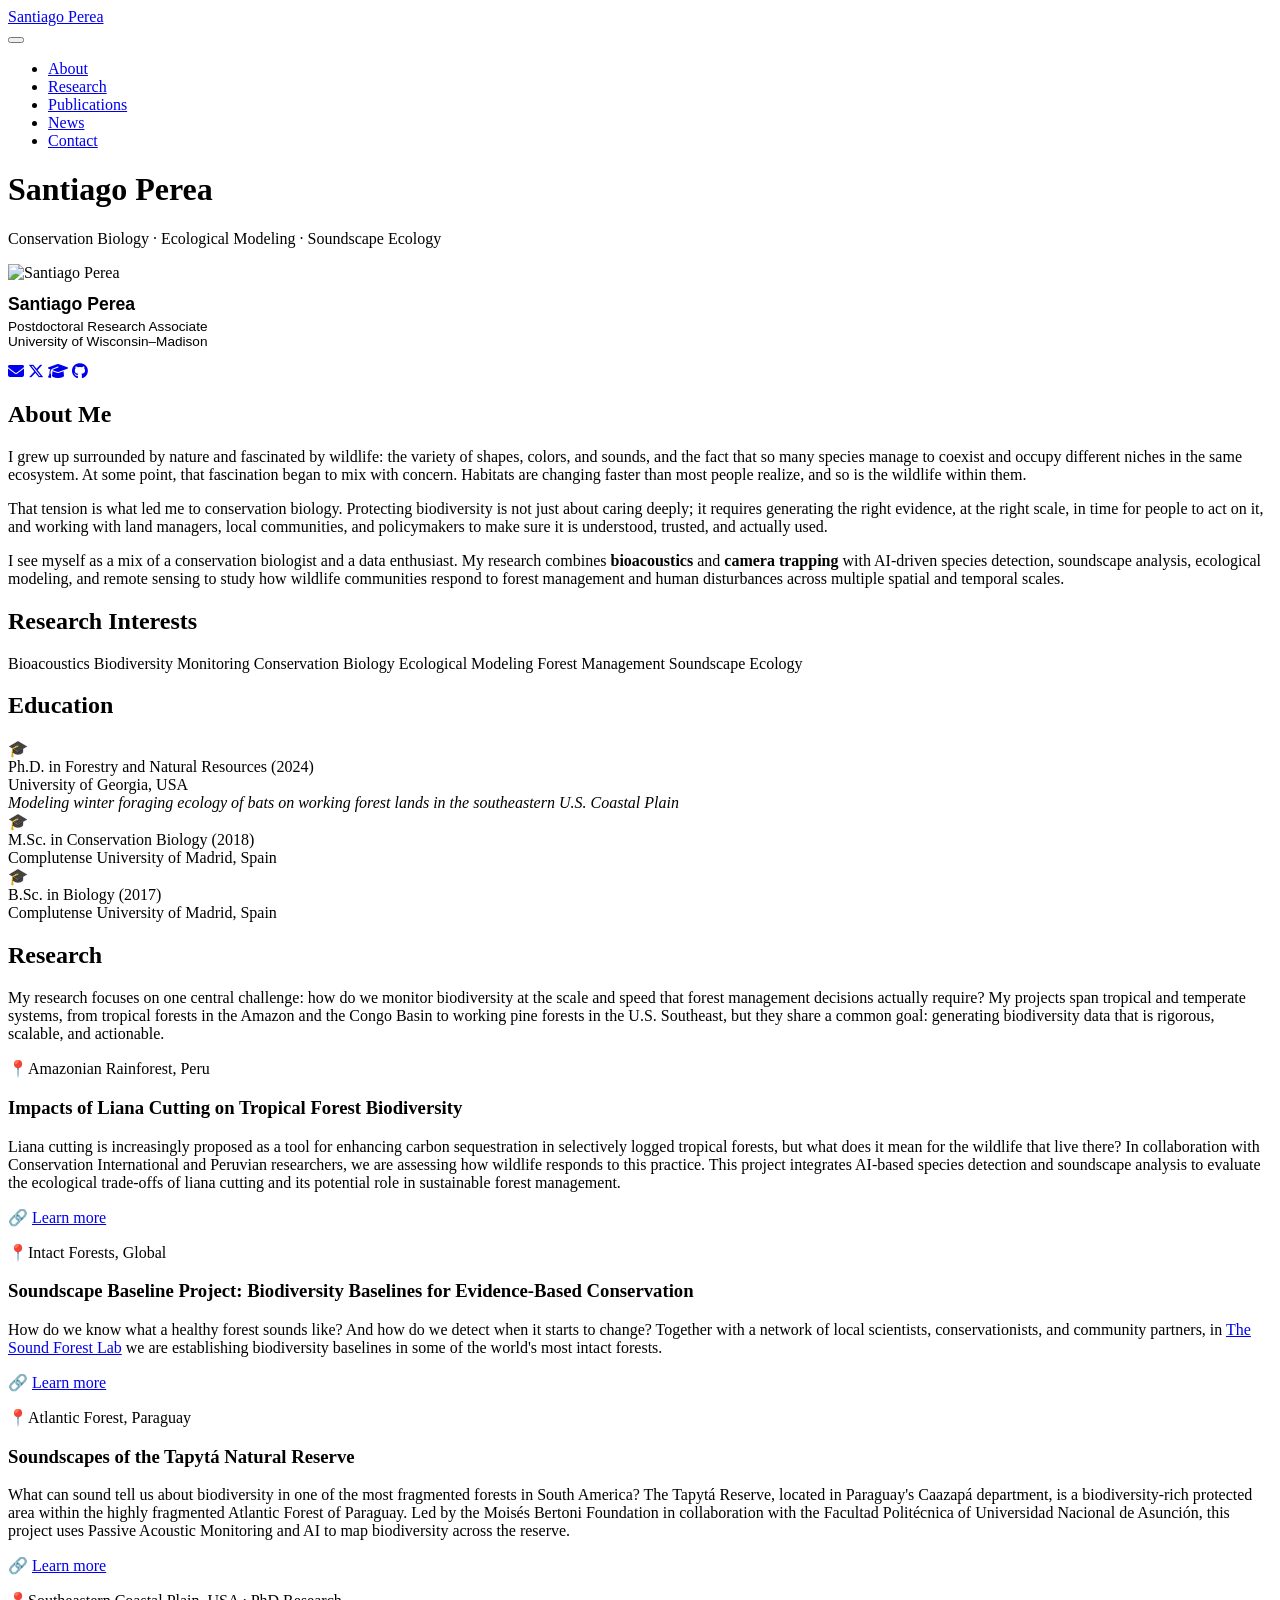
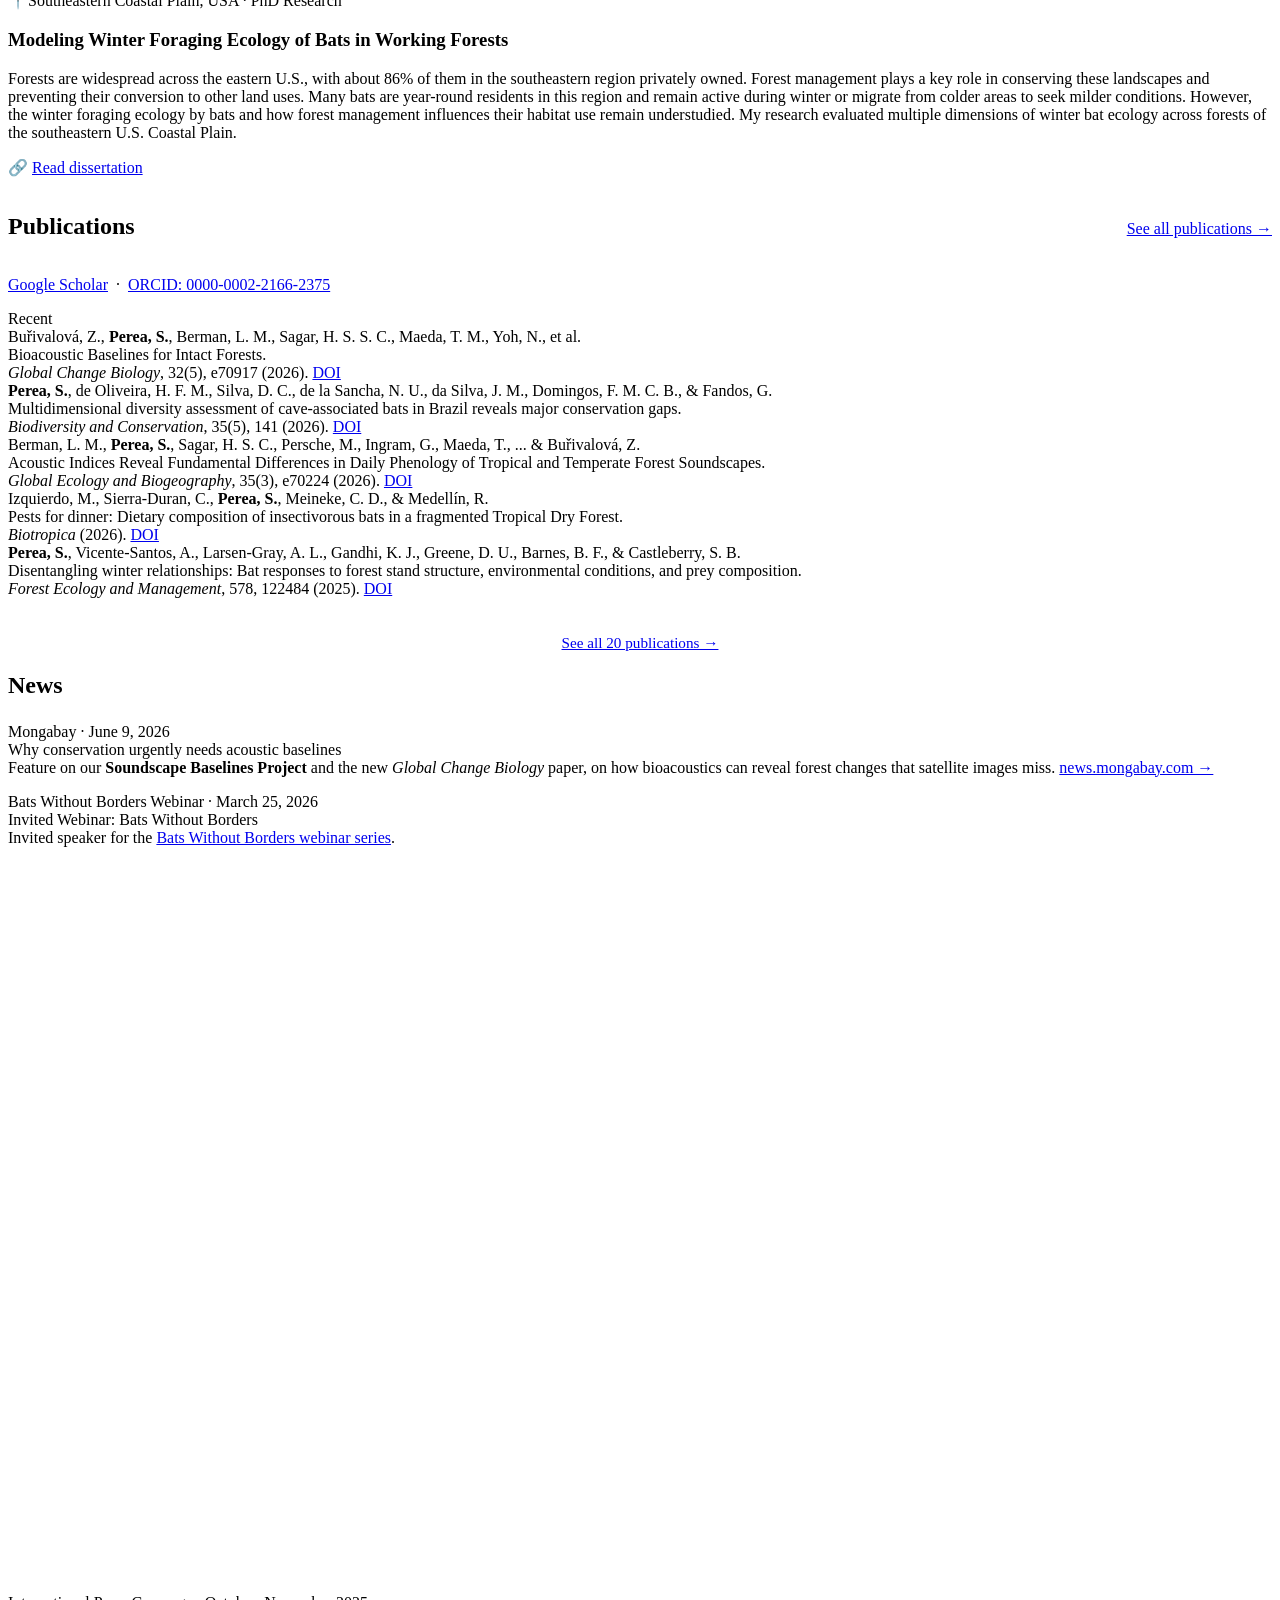
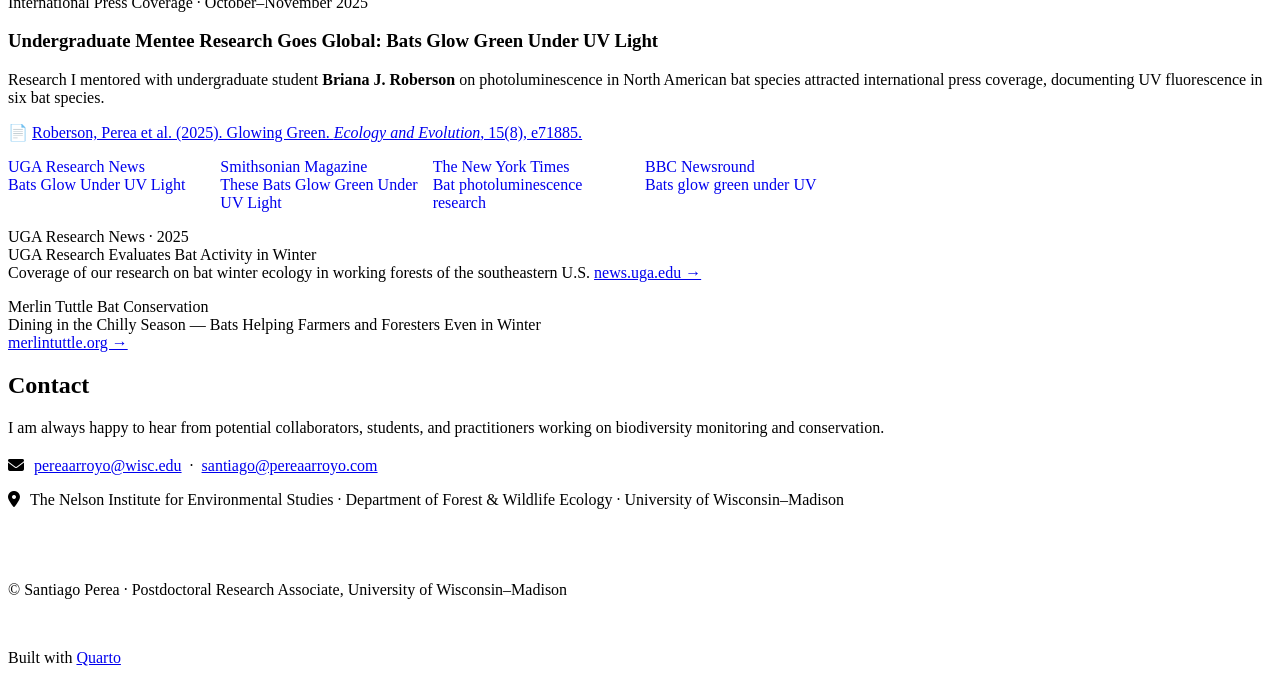
==== docs/index.html @ 4ff77b72 "Render site with latest updates" ====
<!DOCTYPE html>
<html xmlns="http://www.w3.org/1999/xhtml" lang="en" xml:lang="en"><head>

<meta charset="utf-8">
<meta name="generator" content="quarto-1.9.36">

<meta name="viewport" content="width=device-width, initial-scale=1.0, user-scalable=yes">


<title>Santiago Perea</title>
<style>
/* Default styles provided by pandoc.
** See https://pandoc.org/MANUAL.html#variables-for-html for config info.
*/
code{white-space: pre-wrap;}
span.smallcaps{font-variant: small-caps;}
div.columns{display: flex; gap: min(4vw, 1.5em);}
div.column{flex: auto; overflow-x: auto;}
div.hanging-indent{margin-left: 1.5em; text-indent: -1.5em;}
ul.task-list{list-style: none;}
ul.task-list li input[type="checkbox"] {
  width: 0.8em;
  margin: 0 0.8em 0.2em -1em; /* quarto-specific, see https://github.com/quarto-dev/quarto-cli/issues/4556 */ 
  vertical-align: middle;
}
</style>


<script src="site_libs/quarto-nav/quarto-nav.js"></script>
<script src="site_libs/quarto-nav/headroom.min.js"></script>
<script src="site_libs/clipboard/clipboard.min.js"></script>
<script src="site_libs/quarto-search/autocomplete.umd.js"></script>
<script src="site_libs/quarto-search/fuse.min.js"></script>
<script src="site_libs/quarto-search/quarto-search.js"></script>
<meta name="quarto:offset" content="./">
<script src="site_libs/quarto-html/quarto.js" type="module"></script>
<script src="site_libs/quarto-html/tabsets/tabsets.js" type="module"></script>
<script src="site_libs/quarto-html/popper.min.js"></script>
<script src="site_libs/quarto-html/tippy.umd.min.js"></script>
<script src="site_libs/quarto-html/anchor.min.js"></script>
<link href="site_libs/quarto-html/tippy.css" rel="stylesheet">
<link href="site_libs/quarto-html/quarto-syntax-highlighting-845c23b38eaddc0f92fda52bfe77a8c8.css" rel="stylesheet" id="quarto-text-highlighting-styles">
<script src="site_libs/bootstrap/bootstrap.min.js"></script>
<link href="site_libs/bootstrap/bootstrap-icons.css" rel="stylesheet">
<link href="site_libs/bootstrap/bootstrap-81e7b17ad63553bfa41b8aa12efb85a9.min.css" rel="stylesheet" append-hash="true" id="quarto-bootstrap" data-mode="light">
<script id="quarto-search-options" type="application/json">{
  "location": "navbar",
  "copy-button": false,
  "collapse-after": 3,
  "panel-placement": "end",
  "type": "overlay",
  "limit": 50,
  "keyboard-shortcut": [
    "f",
    "/",
    "s"
  ],
  "show-item-context": false,
  "language": {
    "search-no-results-text": "No results",
    "search-matching-documents-text": "matching documents",
    "search-copy-link-title": "Copy link to search",
    "search-hide-matches-text": "Hide additional matches",
    "search-more-match-text": "more match in this document",
    "search-more-matches-text": "more matches in this document",
    "search-clear-button-title": "Clear",
    "search-text-placeholder": "",
    "search-detached-cancel-button-title": "Cancel",
    "search-submit-button-title": "Submit",
    "search-label": "Search"
  }
}</script>
<style>html{ scroll-behavior: smooth; }</style>
<link rel="stylesheet" href="https://cdnjs.cloudflare.com/ajax/libs/font-awesome/6.5.0/css/all.min.css">


<link rel="stylesheet" href="styles.css">
<meta property="og:title" content="– Santiago Perea">
<meta property="og:image" content="images/profile.jpg">
<meta property="og:site_name" content="Santiago Perea">
<meta property="og:image:alt" content="Santiago Perea">
</head>

<body class="nav-fixed quarto-light">

<div id="quarto-search-results"></div>
  <header id="quarto-header" class="headroom fixed-top">
    <nav class="navbar navbar-expand-lg " data-bs-theme="dark">
      <div class="navbar-container container-fluid">
      <div class="navbar-brand-container mx-auto">
    <a class="navbar-brand" href="./index.html">
    <span class="navbar-title">Santiago Perea</span>
    </a>
  </div>
            <div id="quarto-search" class="" title="Search"></div>
          <button class="navbar-toggler" type="button" data-bs-toggle="collapse" data-bs-target="#navbarCollapse" aria-controls="navbarCollapse" role="menu" aria-expanded="false" aria-label="Toggle navigation" onclick="if (window.quartoToggleHeadroom) { window.quartoToggleHeadroom(); }">
  <span class="navbar-toggler-icon"></span>
</button>
          <div class="collapse navbar-collapse" id="navbarCollapse">
            <ul class="navbar-nav navbar-nav-scroll me-auto">
  <li class="nav-item">
    <a class="nav-link" href="./index.html#about"> 
<span class="menu-text">About</span></a>
  </li>  
  <li class="nav-item">
    <a class="nav-link" href="./index.html#research"> 
<span class="menu-text">Research</span></a>
  </li>  
  <li class="nav-item">
    <a class="nav-link" href="./index.html#publications"> 
<span class="menu-text">Publications</span></a>
  </li>  
  <li class="nav-item">
    <a class="nav-link" href="./index.html#news"> 
<span class="menu-text">News</span></a>
  </li>  
  <li class="nav-item">
    <a class="nav-link" href="./index.html#contact"> 
<span class="menu-text">Contact</span></a>
  </li>  
</ul>
          </div> <!-- /navcollapse -->
            <div class="quarto-navbar-tools">
</div>
      </div> <!-- /container-fluid -->
    </nav>
</header>
<!-- content -->
<div id="quarto-content" class="quarto-container page-columns page-rows-contents page-layout-full page-navbar">
<!-- sidebar -->
<!-- margin-sidebar -->
    
<!-- main -->
<main class="content column-page" id="quarto-document-content"><header id="title-block-header" class="quarto-title-block"><h1 class="hero-name title display-7">Santiago Perea</h1></header>




<!-- HERO BANNER -->
<div class="hero-banner">
  <div class="hero-overlay"></div>
  <div class="hero-text">
    
    <p class="hero-subtitle">Conservation Biology · Ecological Modeling · Soundscape Ecology</p>
  </div>
</div>

<!-- ABOUT -->
<section id="about" class="page-section">
  <div class="page-wrap">
    <div class="profile-section">
      <div class="profile-left">
        <img src="images/profile.jpg" class="profile-photo" alt="Santiago Perea">
        <p style="font-family:'Inter',sans-serif; font-weight:700; font-size:1.1rem; color:var(--forest-dark); margin:12px 0 4px;">Santiago Perea</p>
        <p style="font-family:'Inter',sans-serif; font-size:0.85rem; color:var(--text-mid); margin:0 0 14px;">Postdoctoral Research Associate<br>University of Wisconsin–Madison</p>
        <div class="icon-links">
          <a href="mailto:pereaarroyo@wisc.edu" title="Email"><i class="fas fa-envelope"></i></a>
          <a href="https://twitter.com/perea1332" target="_blank" title="X / Twitter"><i class="fab fa-x-twitter"></i></a>
          <a href="https://scholar.google.com/citations?user=Rns6VGQAAAAJ" target="_blank" title="Google Scholar"><i class="fas fa-graduation-cap"></i></a>
          <a href="https://github.com/Perea1332" target="_blank" title="GitHub"><i class="fab fa-github"></i></a>
        </div>
      </div>
      <div class="profile-right">
        <h2 class="section-heading anchored">About Me</h2>
        <p class="hero-bio" style="margin-top:16px;">I grew up surrounded by nature and fascinated by wildlife: the variety of shapes, colors, and sounds, and the fact that so many species manage to coexist and occupy different niches in the same ecosystem. At some point, that fascination began to mix with concern. Habitats are changing faster than most people realize, and so is the wildlife within them.</p>
        <p class="hero-bio">That tension is what led me to conservation biology. Protecting biodiversity is not just about caring deeply; it requires generating the right evidence, at the right scale, in time for people to act on it, and working with land managers, local communities, and policymakers to make sure it is understood, trusted, and actually used.</p>
        <p class="hero-bio">I see myself as a mix of a conservation biologist and a data enthusiast. My research combines <strong>bioacoustics</strong> and <strong>camera trapping</strong> with AI-driven species detection, soundscape analysis, ecological modeling, and remote sensing to study how wildlife communities respond to forest management and human disturbances across multiple spatial and temporal scales.</p>
      </div>
    </div>

    <div class="two-col-section">
      <div>
        <h2 class="section-heading anchored">Research Interests</h2>
        <div class="interests-grid" style="margin-top:16px;">
          <span class="interest-tag">Bioacoustics</span>
          <span class="interest-tag">Biodiversity Monitoring</span>
          <span class="interest-tag">Conservation Biology</span>
          <span class="interest-tag">Ecological Modeling</span>
          <span class="interest-tag">Forest Management</span>
          <span class="interest-tag">Soundscape Ecology</span>
        </div>
      </div>
      <div>
        <h2 class="section-heading anchored">Education</h2>
        <div style="margin-top:16px;">
          <div class="edu-item">
            <div class="edu-icon">🎓</div>
            <div>
              <div class="edu-degree">Ph.D. in Forestry and Natural Resources (2024)</div>
              <div class="edu-details">University of Georgia, USA<br><em>Modeling winter foraging ecology of bats on working forest lands in the southeastern U.S. Coastal Plain</em></div>
            </div>
          </div>
          <div class="edu-item">
            <div class="edu-icon">🎓</div>
            <div>
              <div class="edu-degree">M.Sc. in Conservation Biology (2018)</div>
              <div class="edu-details">Complutense University of Madrid, Spain</div>
            </div>
          </div>
          <div class="edu-item">
            <div class="edu-icon">🎓</div>
            <div>
              <div class="edu-degree">B.Sc. in Biology (2017)</div>
              <div class="edu-details">Complutense University of Madrid, Spain</div>
            </div>
          </div>
        </div>
      </div>
    </div>

  </div>
</section>

<!-- RESEARCH -->
<section id="research" class="page-section section-alt">
  <div class="page-wrap">
    <h2 class="section-heading anchored">Research</h2>
    <p class="section-intro" style="margin-top:16px;">My research focuses on one central challenge: how do we monitor biodiversity at the scale and speed that forest management decisions actually require? My projects span tropical and temperate systems, from tropical forests in the Amazon and the Congo Basin to working pine forests in the U.S. Southeast, but they share a common goal: generating biodiversity data that is rigorous, scalable, and actionable.</p>

    <div class="research-grid">
      <div class="research-card">
        <span class="location-badge">📍Amazonian Rainforest, Peru</span>
        <h3 class="anchored">Impacts of Liana Cutting on Tropical Forest Biodiversity</h3>
        <p>Liana cutting is increasingly proposed as a tool for enhancing carbon sequestration in selectively logged tropical forests, but what does it mean for the wildlife that live there? In collaboration with Conservation International and Peruvian researchers, we are assessing how wildlife responds to this practice. This project integrates AI-based species detection and soundscape analysis to evaluate the ecological trade-offs of liana cutting and its potential role in sustainable forest management.</p>
        <p>🔗 <a href="https://www.conservation.org/projects/lift" target="_blank">Learn more</a></p>
      </div>

      <div class="research-card">
        <span class="location-badge">📍Intact Forests, Global</span>
        <h3 class="anchored">Soundscape Baseline Project: Biodiversity Baselines for Evidence-Based Conservation</h3>
        <p>How do we know what a healthy forest sounds like? And how do we detect when it starts to change? Together with a network of local scientists, conservationists, and community partners, in <a href="https://soundforestlab.org" target="_blank">The Sound Forest Lab</a> we are establishing biodiversity baselines in some of the world's most intact forests.</p>
        <p>🔗 <a href="https://soundforestlab.org/soundscapebaselines" target="_blank">Learn more</a></p>
      </div>

      <div class="research-card">
        <span class="location-badge">📍Atlantic Forest, Paraguay</span>
        <h3 class="anchored">Soundscapes of the Tapytá Natural Reserve</h3>
        <p>What can sound tell us about biodiversity in one of the most fragmented forests in South America? The Tapytá Reserve, located in Paraguay's Caazapá department, is a biodiversity-rich protected area within the highly fragmented Atlantic Forest of Paraguay. Led by the Moisés Bertoni Foundation in collaboration with the Facultad Politécnica of Universidad Nacional de Asunción, this project uses Passive Acoustic Monitoring and AI to map biodiversity across the reserve.</p>
        <p>🔗 <a href="https://www.pol.una.py/2024/paisajes-sonoros-un-desafio-de-inteligencia-artificial-para-la-conservacion-en-paraguay/" target="_blank">Learn more</a></p>
      </div>

      <div class="research-card">
        <span class="location-badge">📍Southeastern Coastal Plain, USA · PhD Research</span>
        <h3 class="anchored">Modeling Winter Foraging Ecology of Bats in Working Forests</h3>
        <p>Forests are widespread across the eastern U.S., with about 86% of them in the southeastern region privately owned. Forest management plays a key role in conserving these landscapes and preventing their conversion to other land uses. Many bats are year-round residents in this region and remain active during winter or migrate from colder areas to seek milder conditions. However, the winter foraging ecology by bats and how forest management influences their habitat use remain understudied. My research evaluated multiple dimensions of winter bat ecology across forests of the southeastern U.S. Coastal Plain.</p>
        <p>🔗 <a href="https://www.proquest.com/docview/3152467173?pq-origsite=gscholar&amp;fromopenview=true&amp;sourcetype=Dissertations%20&amp;%20Theses" target="_blank">Read dissertation</a></p>
      </div>
    </div>
  </div>
</section>

<!-- PUBLICATIONS -->
<section id="publications" class="page-section">
  <div class="page-wrap">
    <div style="display:flex; align-items:baseline; justify-content:space-between; flex-wrap:wrap; gap:12px; margin-bottom:8px;">
      <h2 class="section-heading anchored">Publications</h2>
      <a href="all-publications.html" class="social-btn">See all publications →</a>
    </div>
    <p class="section-intro">
      <a href="https://scholar.google.com/citations?user=Rns6VGQAAAAJ" target="_blank">Google Scholar</a>
      &nbsp;·&nbsp; <a href="https://orcid.org/0000-0002-2166-2375" target="_blank">ORCID: 0000-0002-2166-2375</a>
    </p>

    <div class="pub-year-header">Recent</div>
    <div class="pub-item">
      <div class="pub-authors">Buřivalová, Z., <strong>Perea, S.</strong>, Berman, L. M., Sagar, H. S. S. C., Maeda, T. M., Yoh, N., et al.</div>
      <div class="pub-title">Bioacoustic Baselines for Intact Forests.</div>
      <div class="pub-journal"><em>Global Change Biology</em>, 32(5), e70917 (2026). <a href="https://doi.org/10.1111/gcb.70917" target="_blank">DOI</a></div>
    </div>
    <div class="pub-item">
      <div class="pub-authors"><strong>Perea, S.</strong>, de Oliveira, H. F. M., Silva, D. C., de la Sancha, N. U., da Silva, J. M., Domingos, F. M. C. B., &amp; Fandos, G.</div>
      <div class="pub-title">Multidimensional diversity assessment of cave-associated bats in Brazil reveals major conservation gaps.</div>
      <div class="pub-journal"><em>Biodiversity and Conservation</em>, 35(5), 141 (2026). <a href="https://doi.org/10.1007/s10531-026-03335-7" target="_blank">DOI</a></div>
    </div>
    <div class="pub-item">
      <div class="pub-authors">Berman, L. M., <strong>Perea, S.</strong>, Sagar, H. S. C., Persche, M., Ingram, G., Maeda, T., ... &amp; Buřivalová, Z.</div>
      <div class="pub-title">Acoustic Indices Reveal Fundamental Differences in Daily Phenology of Tropical and Temperate Forest Soundscapes.</div>
      <div class="pub-journal"><em>Global Ecology and Biogeography</em>, 35(3), e70224 (2026). <a href="https://doi.org/10.1111/geb.70224" target="_blank">DOI</a></div>
    </div>
    <div class="pub-item">
      <div class="pub-authors">Izquierdo, M., Sierra-Duran, C., <strong>Perea, S.</strong>, Meineke, C. D., &amp; Medellín, R.</div>
      <div class="pub-title">Pests for dinner: Dietary composition of insectivorous bats in a fragmented Tropical Dry Forest.</div>
      <div class="pub-journal"><em>Biotropica</em> (2026). <a href="https://doi.org/10.1111/btp.70177" target="_blank">DOI</a></div>
    </div>
    <div class="pub-item">
      <div class="pub-authors"><strong>Perea, S.</strong>, Vicente-Santos, A., Larsen-Gray, A. L., Gandhi, K. J., Greene, D. U., Barnes, B. F., &amp; Castleberry, S. B.</div>
      <div class="pub-title">Disentangling winter relationships: Bat responses to forest stand structure, environmental conditions, and prey composition.</div>
      <div class="pub-journal"><em>Forest Ecology and Management</em>, 578, 122484 (2025). <a href="https://doi.org/10.1016/j.foreco.2024.122484" target="_blank">DOI</a></div>
    </div>
    
    <div style="text-align:center; margin-top:36px;">
      <a href="all-publications.html" class="social-btn" style="font-size:0.95rem; padding:10px 28px;">See all 20 publications →</a>
    </div>
  </div>
</section>

<!-- NEWS -->
<h2 class="section-heading anchored">News</h2>

    <div class="news-card" style="margin-top:24px;">
      <div class="news-source">Mongabay · June 9, 2026</div>
      <div class="news-title">Why conservation urgently needs acoustic baselines</div>
      <div class="news-desc">Feature on our <strong>Soundscape Baselines Project</strong> and the new <em>Global Change Biology</em> paper, on how bioacoustics can reveal forest changes that satellite images miss. <a href="https://news.mongabay.com/2026/06/how-sound-can-reveal-what-satellite-images-miss/" target="_blank">news.mongabay.com →</a></div>
    </div>
    
    <div class="news-card" style="margin-top:16px;">
      <div class="news-source">Bats Without Borders Webinar · March 25, 2026</div>
      <div class="news-title">Invited Webinar: Bats Without Borders</div>
      <div class="news-desc" style="margin-bottom:12px;">
        Invited speaker for the <a href="https://www.batswithoutborders.org/webinars.html" target="_blank">Bats Without Borders webinar series</a>.
      </div>
      <div style="position:relative; padding-bottom:56.25%; height:0; overflow:hidden; border-radius:8px;">
        <iframe src="https://www.youtube.com/embed/5Wm5w3gpHik?start=2308" style="position:absolute; top:0; left:0; width:100%; height:100%; border:0;" allowfullscreen="">
        </iframe>
      </div>
    </div>

    <div class="research-card" style="border-left-color:var(--forest-pale); margin-top:24px;">
      <span class="location-badge"> International Press Coverage · October–November 2025</span>
      <h3 class="anchored">Undergraduate Mentee Research Goes Global: Bats Glow Green Under UV Light</h3>
      <p>Research I mentored with undergraduate student <strong>Briana J. Roberson</strong> on photoluminescence in North American bat species attracted international press coverage, documenting UV fluorescence in six bat species.</p>
      <p>📄 <a href="https://doi.org/10.1002/ece3.71885" target="_blank">Roberson, Perea et al. (2025). Glowing Green. <em>Ecology and Evolution</em>, 15(8), e71885.</a></p>
      <div style="display:grid; grid-template-columns:repeat(auto-fill,minmax(180px,1fr)); gap:10px; margin-top:14px;">
        <a href="https://news.uga.edu/bats-glow-under-uv-light/" target="_blank" class="news-card" style="display:block;text-decoration:none;"><div class="news-source">UGA Research News</div><div class="news-title">Bats Glow Under UV Light</div></a>
        <a href="https://www.smithsonianmag.com/smart-news/these-bats-glow-green-under-uv-light-joining-a-growing-list-of-photoluminescent-mammals-180987602/" target="_blank" class="news-card" style="display:block;text-decoration:none;"><div class="news-source">Smithsonian Magazine</div><div class="news-title">These Bats Glow Green Under UV Light</div></a>
        <a href="https://www.nytimes.com/2025/10/30/science/bats-glowing-photoluminescent.html" target="_blank" class="news-card" style="display:block;text-decoration:none;"><div class="news-source">The New York Times</div><div class="news-title">Bat photoluminescence research</div></a>
        <a href="https://www.bbc.co.uk/newsround/articles/c9q14d4ygzeo" target="_blank" class="news-card" style="display:block;text-decoration:none;"><div class="news-source">BBC Newsround</div><div class="news-title">Bats glow green under UV</div></a>
      </div>
    </div>

    <div class="news-card" style="margin-top:16px;">
      <div class="news-source">UGA Research News · 2025</div>
      <div class="news-title">UGA Research Evaluates Bat Activity in Winter</div>
      <div class="news-desc">Coverage of our research on bat winter ecology in working forests of the southeastern U.S. <a href="https://news.uga.edu/uga-research-evaluates-bat-activity-in-winter/" target="_blank">news.uga.edu →</a></div>
    </div>

    <div class="news-card" style="margin-top:16px;">
      <div class="news-source">Merlin Tuttle Bat Conservation</div>
      <div class="news-title">Dining in the Chilly Season — Bats Helping Farmers and Foresters Even in Winter</div>
      <div class="news-desc"><a href="https://www.merlintuttle.org/dining-in-the-chilly-season-bats-helping-farmers-and-foresters-even-in-winter/" target="_blank">merlintuttle.org →</a></div>
    </div>
  </main></div>


<!-- CONTACT -->
<section id="contact" class="page-section">
  <div class="page-wrap">
    <h2 class="section-heading">Contact</h2>
    <p class="section-intro" style="margin-top:12px;">I am always happy to hear from potential collaborators, students, and practitioners working on biodiversity monitoring and conservation.</p>
    <div style="margin-top:20px; padding-bottom:40px;">
      <p><i class="fas fa-envelope" style="color:var(--forest-pale); margin-right:10px;"></i><a href="mailto:pereaarroyo@wisc.edu">pereaarroyo@wisc.edu</a> &nbsp;·&nbsp; <a href="mailto:santiago@pereaarroyo.com">santiago@pereaarroyo.com</a></p>
      <p><i class="fas fa-location-dot" style="color:var(--forest-pale); margin-right:10px;"></i>The Nelson Institute for Environmental Studies · Department of Forest &amp; Wildlife Ecology · University of Wisconsin–Madison</p>
    </div>
  </div>
</section>



 <!-- /main -->
<script id="quarto-html-after-body" type="application/javascript">
  window.document.addEventListener("DOMContentLoaded", function (event) {
    const icon = "";
    const anchorJS = new window.AnchorJS();
    anchorJS.options = {
      placement: 'right',
      icon: icon
    };
    anchorJS.add('.anchored');
    const isCodeAnnotation = (el) => {
      for (const clz of el.classList) {
        if (clz.startsWith('code-annotation-')) {                     
          return true;
        }
      }
      return false;
    }
    const onCopySuccess = function(e) {
      // button target
      const button = e.trigger;
      // don't keep focus
      button.blur();
      // flash "checked"
      button.classList.add('code-copy-button-checked');
      var currentTitle = button.getAttribute("title");
      button.setAttribute("title", "Copied!");
      let tooltip;
      if (window.bootstrap) {
        button.setAttribute("data-bs-toggle", "tooltip");
        button.setAttribute("data-bs-placement", "left");
        button.setAttribute("data-bs-title", "Copied!");
        tooltip = new bootstrap.Tooltip(button, 
          { trigger: "manual", 
            customClass: "code-copy-button-tooltip",
            offset: [0, -8]});
        tooltip.show();    
      }
      setTimeout(function() {
        if (tooltip) {
          tooltip.hide();
          button.removeAttribute("data-bs-title");
          button.removeAttribute("data-bs-toggle");
          button.removeAttribute("data-bs-placement");
        }
        button.setAttribute("title", currentTitle);
        button.classList.remove('code-copy-button-checked');
      }, 1000);
      // clear code selection
      e.clearSelection();
    }
    const getTextToCopy = function(trigger) {
      const outerScaffold = trigger.parentElement.cloneNode(true);
      const codeEl = outerScaffold.querySelector('code');
      for (const childEl of codeEl.children) {
        if (isCodeAnnotation(childEl)) {
          childEl.remove();
        }
      }
      return codeEl.innerText;
    }
    const clipboard = new window.ClipboardJS('.code-copy-button:not([data-in-quarto-modal])', {
      text: getTextToCopy
    });
    clipboard.on('success', onCopySuccess);
    if (window.document.getElementById('quarto-embedded-source-code-modal')) {
      const clipboardModal = new window.ClipboardJS('.code-copy-button[data-in-quarto-modal]', {
        text: getTextToCopy,
        container: window.document.getElementById('quarto-embedded-source-code-modal')
      });
      clipboardModal.on('success', onCopySuccess);
    }
      var localhostRegex = new RegExp(/^(?:http|https):\/\/localhost\:?[0-9]*\//);
      var mailtoRegex = new RegExp(/^mailto:/);
        var filterRegex = new RegExp('/' + window.location.host + '/');
      var isInternal = (href) => {
          return filterRegex.test(href) || localhostRegex.test(href) || mailtoRegex.test(href);
      }
      // Inspect non-navigation links and adorn them if external
     var links = window.document.querySelectorAll('a[href]:not(.nav-link):not(.navbar-brand):not(.toc-action):not(.sidebar-link):not(.sidebar-item-toggle):not(.pagination-link):not(.no-external):not([aria-hidden]):not(.dropdown-item):not(.quarto-navigation-tool):not(.about-link)');
      for (var i=0; i<links.length; i++) {
        const link = links[i];
        if (!isInternal(link.href)) {
          // undo the damage that might have been done by quarto-nav.js in the case of
          // links that we want to consider external
          if (link.dataset.originalHref !== undefined) {
            link.href = link.dataset.originalHref;
          }
            // target, if specified
            link.setAttribute("target", "_blank");
            if (link.getAttribute("rel") === null) {
              link.setAttribute("rel", "noopener");
            }
        }
      }
    function tippyHover(el, contentFn, onTriggerFn, onUntriggerFn) {
      const config = {
        allowHTML: true,
        maxWidth: 500,
        delay: 100,
        arrow: false,
        appendTo: function(el) {
            return el.parentElement;
        },
        interactive: true,
        interactiveBorder: 10,
        theme: 'quarto',
        placement: 'bottom-start',
      };
      if (contentFn) {
        config.content = contentFn;
      }
      if (onTriggerFn) {
        config.onTrigger = onTriggerFn;
      }
      if (onUntriggerFn) {
        config.onUntrigger = onUntriggerFn;
      }
      window.tippy(el, config); 
    }
    const noterefs = window.document.querySelectorAll('a[role="doc-noteref"]');
    for (var i=0; i<noterefs.length; i++) {
      const ref = noterefs[i];
      tippyHover(ref, function() {
        // use id or data attribute instead here
        let href = ref.getAttribute('data-footnote-href') || ref.getAttribute('href');
        try { href = new URL(href).hash; } catch {}
        const id = href.replace(/^#\/?/, "");
        const note = window.document.getElementById(id);
        if (note) {
          return note.innerHTML;
        } else {
          return "";
        }
      });
    }
    const xrefs = window.document.querySelectorAll('a.quarto-xref');
    const processXRef = (id, note) => {
      // Strip column container classes
      const stripColumnClz = (el) => {
        el.classList.remove("page-full", "page-columns");
        if (el.children) {
          for (const child of el.children) {
            stripColumnClz(child);
          }
        }
      }
      stripColumnClz(note)
      if (id === null || id.startsWith('sec-')) {
        // Special case sections, only their first couple elements
        const container = document.createElement("div");
        if (note.children && note.children.length > 2) {
          container.appendChild(note.children[0].cloneNode(true));
          for (let i = 1; i < note.children.length; i++) {
            const child = note.children[i];
            if (child.tagName === "P" && child.innerText === "") {
              continue;
            } else {
              container.appendChild(child.cloneNode(true));
              break;
            }
          }
          if (window.Quarto?.typesetMath) {
            window.Quarto.typesetMath(container);
          }
          return container.innerHTML
        } else {
          if (window.Quarto?.typesetMath) {
            window.Quarto.typesetMath(note);
          }
          return note.innerHTML;
        }
      } else {
        // Remove any anchor links if they are present
        const anchorLink = note.querySelector('a.anchorjs-link');
        if (anchorLink) {
          anchorLink.remove();
        }
        if (window.Quarto?.typesetMath) {
          window.Quarto.typesetMath(note);
        }
        if (note.classList.contains("callout")) {
          return note.outerHTML;
        } else {
          return note.innerHTML;
        }
      }
    }
    for (var i=0; i<xrefs.length; i++) {
      const xref = xrefs[i];
      tippyHover(xref, undefined, function(instance) {
        instance.disable();
        let url = xref.getAttribute('href');
        let hash = undefined; 
        if (url.startsWith('#')) {
          hash = url;
        } else {
          try { hash = new URL(url).hash; } catch {}
        }
        if (hash) {
          const id = hash.replace(/^#\/?/, "");
          const note = window.document.getElementById(id);
          if (note !== null) {
            try {
              const html = processXRef(id, note.cloneNode(true));
              instance.setContent(html);
            } finally {
              instance.enable();
              instance.show();
            }
          } else {
            // See if we can fetch this
            fetch(url.split('#')[0])
            .then(res => res.text())
            .then(html => {
              const parser = new DOMParser();
              const htmlDoc = parser.parseFromString(html, "text/html");
              const note = htmlDoc.getElementById(id);
              if (note !== null) {
                const html = processXRef(id, note);
                instance.setContent(html);
              } 
            }).finally(() => {
              instance.enable();
              instance.show();
            });
          }
        } else {
          // See if we can fetch a full url (with no hash to target)
          // This is a special case and we should probably do some content thinning / targeting
          fetch(url)
          .then(res => res.text())
          .then(html => {
            const parser = new DOMParser();
            const htmlDoc = parser.parseFromString(html, "text/html");
            const note = htmlDoc.querySelector('main.content');
            if (note !== null) {
              // This should only happen for chapter cross references
              // (since there is no id in the URL)
              // remove the first header
              if (note.children.length > 0 && note.children[0].tagName === "HEADER") {
                note.children[0].remove();
              }
              const html = processXRef(null, note);
              instance.setContent(html);
            } 
          }).finally(() => {
            instance.enable();
            instance.show();
          });
        }
      }, function(instance) {
      });
    }
        let selectedAnnoteEl;
        const selectorForAnnotation = ( cell, annotation) => {
          let cellAttr = 'data-code-cell="' + cell + '"';
          let lineAttr = 'data-code-annotation="' +  annotation + '"';
          const selector = 'span[' + cellAttr + '][' + lineAttr + ']';
          return selector;
        }
        const selectCodeLines = (annoteEl) => {
          const doc = window.document;
          const targetCell = annoteEl.getAttribute("data-target-cell");
          const targetAnnotation = annoteEl.getAttribute("data-target-annotation");
          const annoteSpan = window.document.querySelector(selectorForAnnotation(targetCell, targetAnnotation));
          const lines = annoteSpan.getAttribute("data-code-lines").split(",");
          const lineIds = lines.map((line) => {
            return targetCell + "-" + line;
          })
          let top = null;
          let height = null;
          let parent = null;
          if (lineIds.length > 0) {
              //compute the position of the single el (top and bottom and make a div)
              const el = window.document.getElementById(lineIds[0]);
              top = el.offsetTop;
              height = el.offsetHeight;
              parent = el.parentElement.parentElement;
            if (lineIds.length > 1) {
              const lastEl = window.document.getElementById(lineIds[lineIds.length - 1]);
              const bottom = lastEl.offsetTop + lastEl.offsetHeight;
              height = bottom - top;
            }
            if (top !== null && height !== null && parent !== null) {
              // cook up a div (if necessary) and position it 
              let div = window.document.getElementById("code-annotation-line-highlight");
              if (div === null) {
                div = window.document.createElement("div");
                div.setAttribute("id", "code-annotation-line-highlight");
                div.style.position = 'absolute';
                parent.appendChild(div);
              }
              div.style.top = top - 2 + "px";
              div.style.height = height + 4 + "px";
              div.style.left = 0;
              let gutterDiv = window.document.getElementById("code-annotation-line-highlight-gutter");
              if (gutterDiv === null) {
                gutterDiv = window.document.createElement("div");
                gutterDiv.setAttribute("id", "code-annotation-line-highlight-gutter");
                gutterDiv.style.position = 'absolute';
                const codeCell = window.document.getElementById(targetCell);
                const gutter = codeCell.querySelector('.code-annotation-gutter');
                gutter.appendChild(gutterDiv);
              }
              gutterDiv.style.top = top - 2 + "px";
              gutterDiv.style.height = height + 4 + "px";
            }
            selectedAnnoteEl = annoteEl;
          }
        };
        const unselectCodeLines = () => {
          const elementsIds = ["code-annotation-line-highlight", "code-annotation-line-highlight-gutter"];
          elementsIds.forEach((elId) => {
            const div = window.document.getElementById(elId);
            if (div) {
              div.remove();
            }
          });
          selectedAnnoteEl = undefined;
        };
          // Handle positioning of the toggle
      window.addEventListener(
        "resize",
        throttle(() => {
          elRect = undefined;
          if (selectedAnnoteEl) {
            selectCodeLines(selectedAnnoteEl);
          }
        }, 10)
      );
      function throttle(fn, ms) {
      let throttle = false;
      let timer;
        return (...args) => {
          if(!throttle) { // first call gets through
              fn.apply(this, args);
              throttle = true;
          } else { // all the others get throttled
              if(timer) clearTimeout(timer); // cancel #2
              timer = setTimeout(() => {
                fn.apply(this, args);
                timer = throttle = false;
              }, ms);
          }
        };
      }
        // Attach click handler to the DT
        const annoteDls = window.document.querySelectorAll('dt[data-target-cell]');
        for (const annoteDlNode of annoteDls) {
          annoteDlNode.addEventListener('click', (event) => {
            const clickedEl = event.target;
            if (clickedEl !== selectedAnnoteEl) {
              unselectCodeLines();
              const activeEl = window.document.querySelector('dt[data-target-cell].code-annotation-active');
              if (activeEl) {
                activeEl.classList.remove('code-annotation-active');
              }
              selectCodeLines(clickedEl);
              clickedEl.classList.add('code-annotation-active');
            } else {
              // Unselect the line
              unselectCodeLines();
              clickedEl.classList.remove('code-annotation-active');
            }
          });
        }
    const findCites = (el) => {
      const parentEl = el.parentElement;
      if (parentEl) {
        const cites = parentEl.dataset.cites;
        if (cites) {
          return {
            el,
            cites: cites.split(' ')
          };
        } else {
          return findCites(el.parentElement)
        }
      } else {
        return undefined;
      }
    };
    var bibliorefs = window.document.querySelectorAll('a[role="doc-biblioref"]');
    for (var i=0; i<bibliorefs.length; i++) {
      const ref = bibliorefs[i];
      const citeInfo = findCites(ref);
      if (citeInfo) {
        tippyHover(citeInfo.el, function() {
          var popup = window.document.createElement('div');
          citeInfo.cites.forEach(function(cite) {
            var citeDiv = window.document.createElement('div');
            citeDiv.classList.add('hanging-indent');
            citeDiv.classList.add('csl-entry');
            var biblioDiv = window.document.getElementById('ref-' + cite);
            if (biblioDiv) {
              citeDiv.innerHTML = biblioDiv.innerHTML;
            }
            popup.appendChild(citeDiv);
          });
          return popup.innerHTML;
        });
      }
    }
  });
  </script>
 <!-- /content -->
<footer class="footer">
  <div class="nav-footer">
    <div class="nav-footer-left">
<p>© Santiago Perea · Postdoctoral Research Associate, University of Wisconsin–Madison</p>
</div>   
    <div class="nav-footer-center">
      &nbsp;
    </div>
    <div class="nav-footer-right">
<p>Built with <a href="https://quarto.org">Quarto</a></p>
</div>
  </div>
</footer>




<script src="site_libs/quarto-html/zenscroll-min.js"></script>
</body></html>
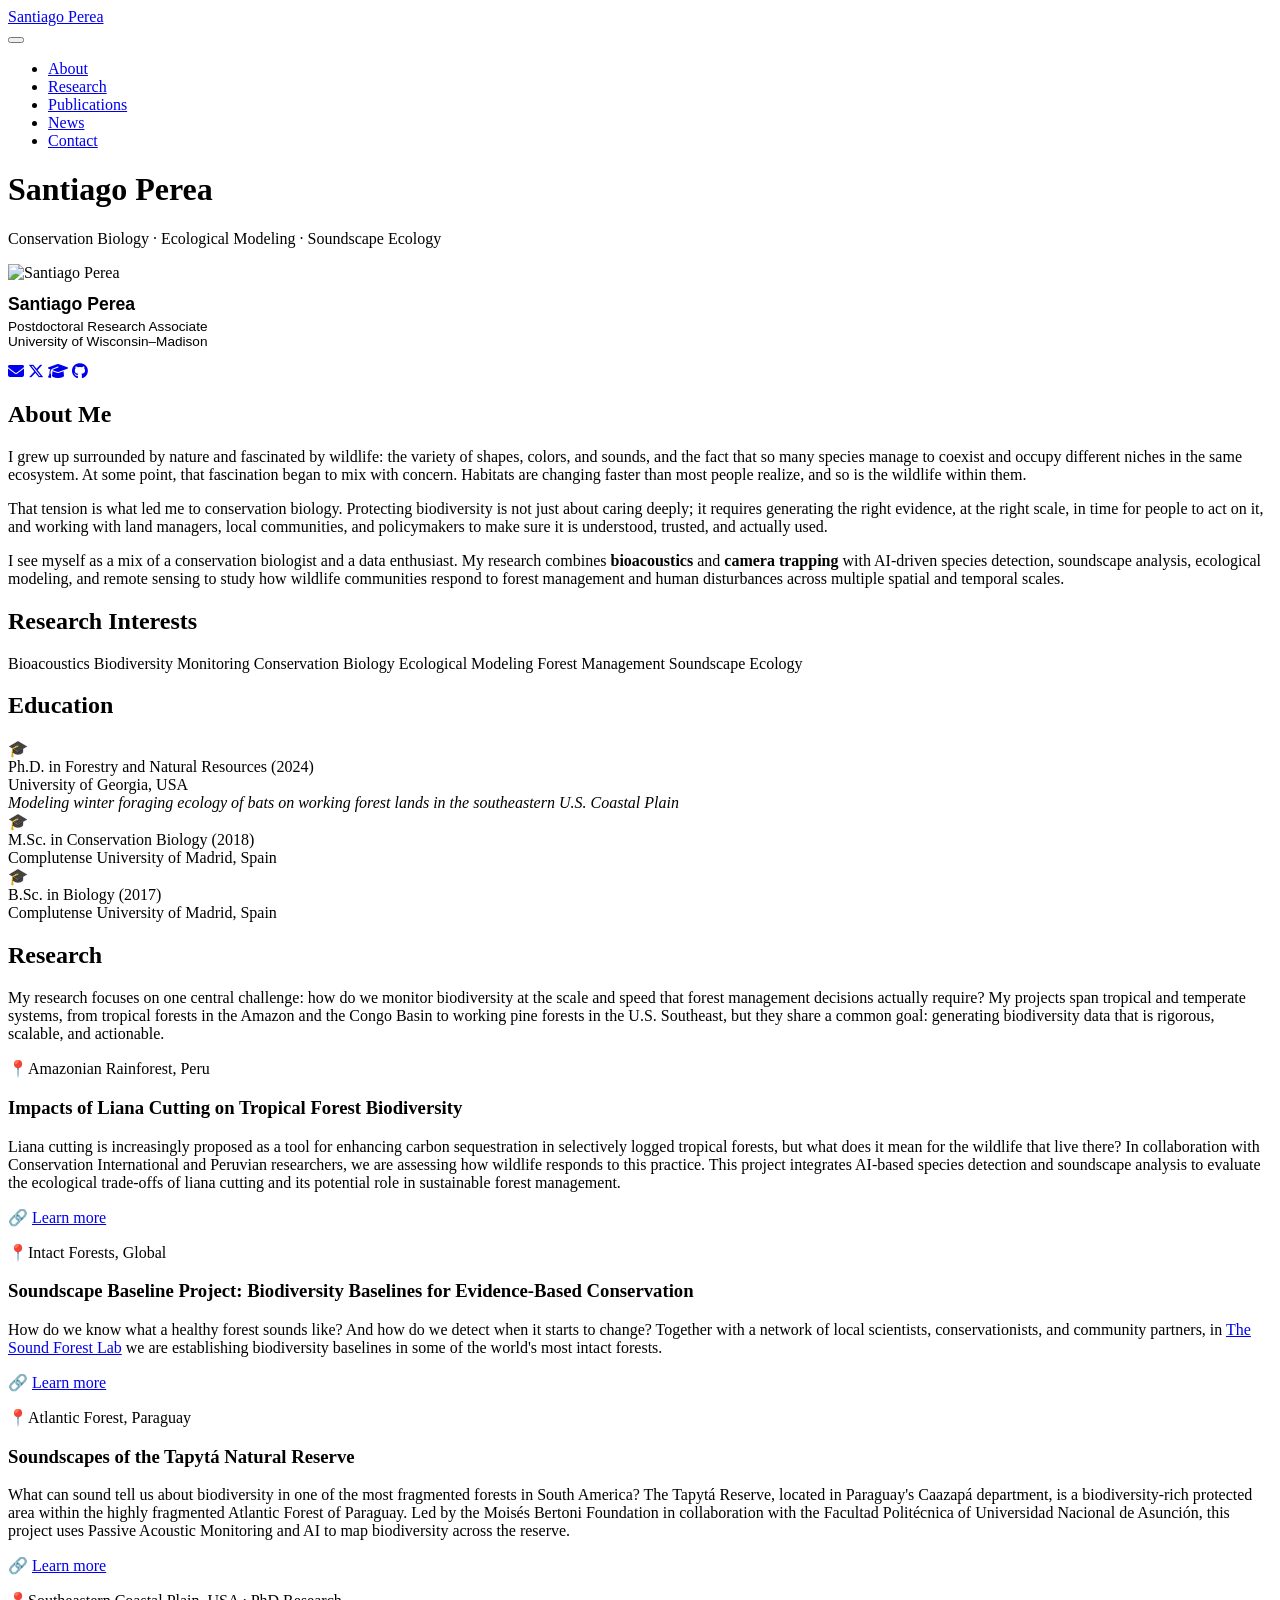
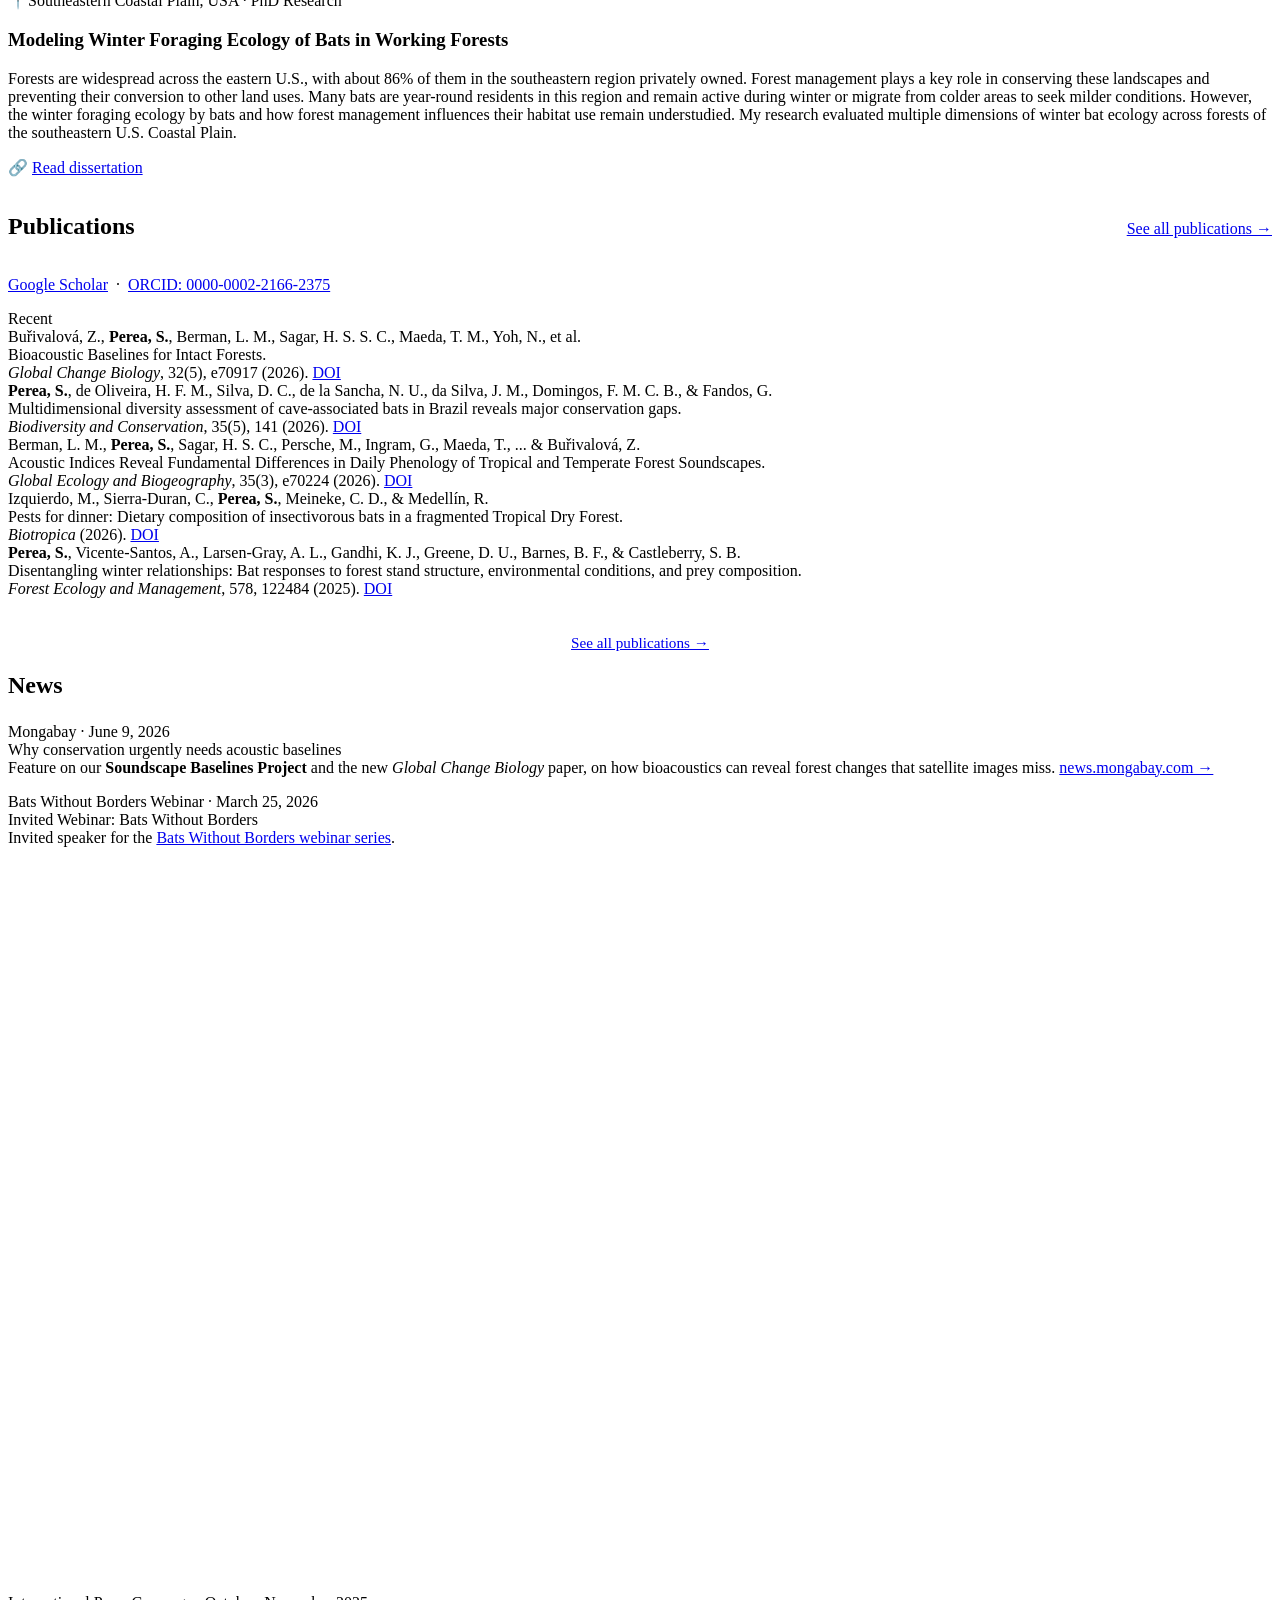
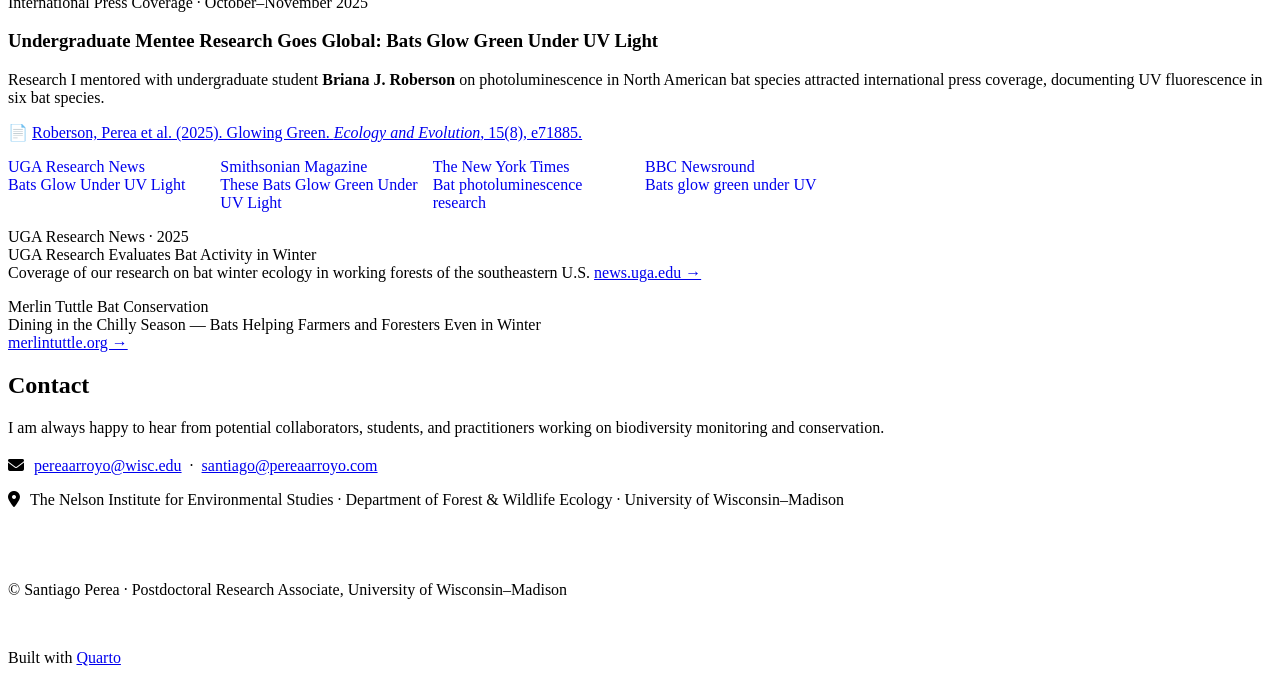
==== commit aeb9a7d5: "Render site with latest updates" ====
--- a/docs/index.html
+++ b/docs/index.html
@@ -289,7 +289,7 @@
     </div>
     
     <div style="text-align:center; margin-top:36px;">
-      <a href="all-publications.html" class="social-btn" style="font-size:0.95rem; padding:10px 28px;">See all 20 publications →</a>
+      <a href="all-publications.html" class="social-btn" style="font-size:0.95rem; padding:10px 28px;">See all publications →</a>
     </div>
   </div>
 </section>
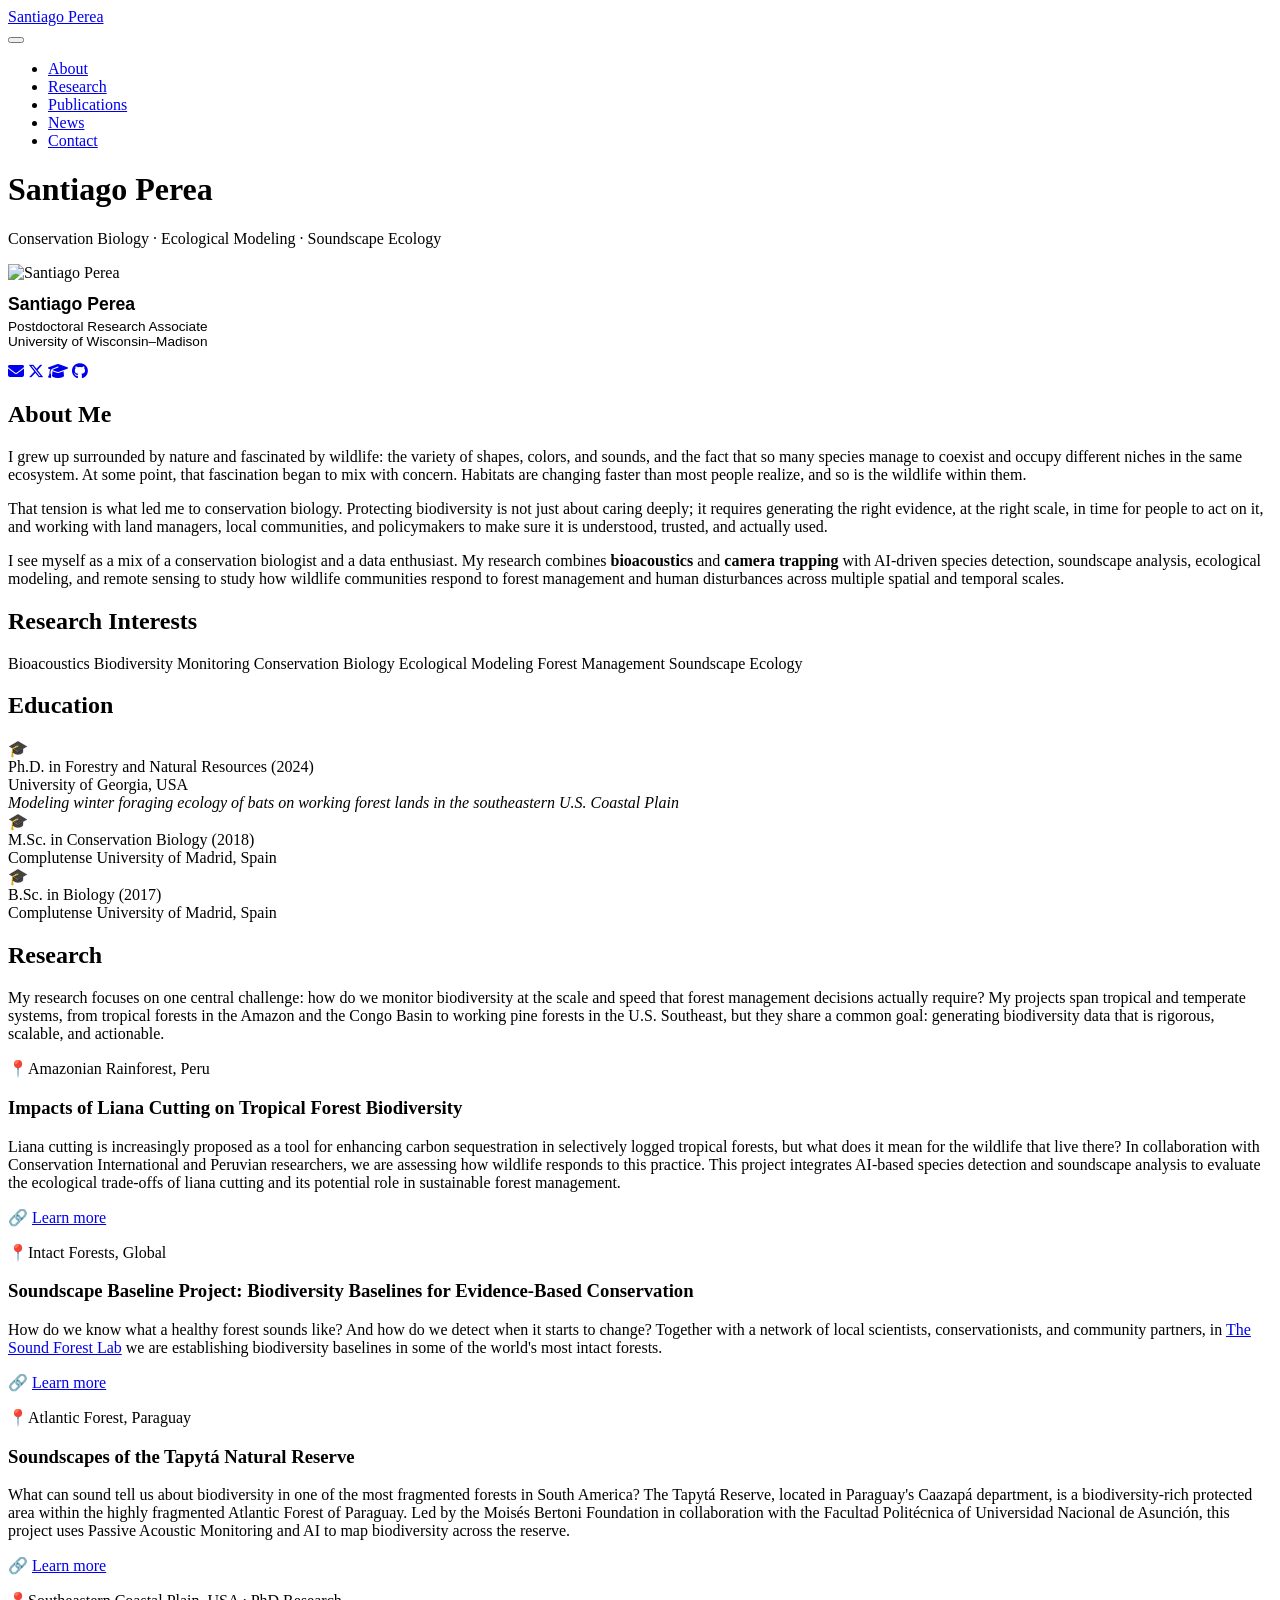
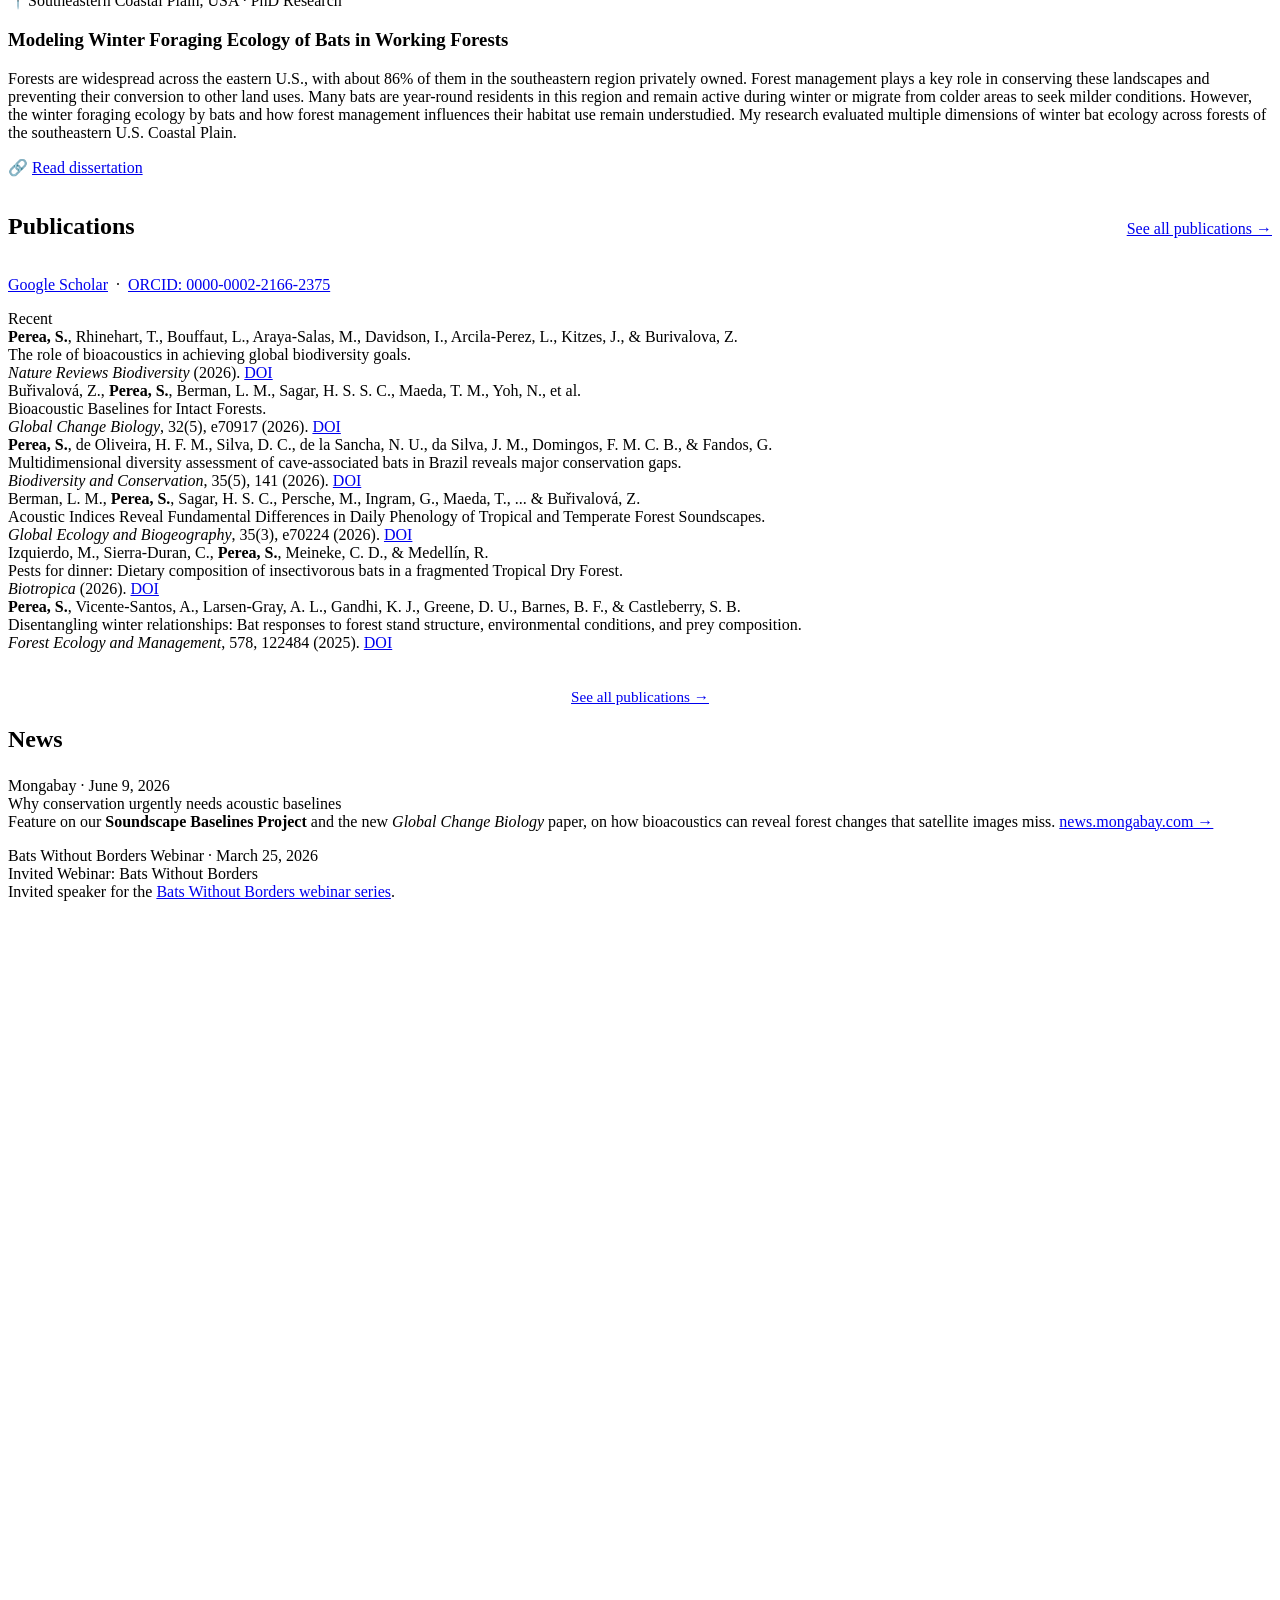
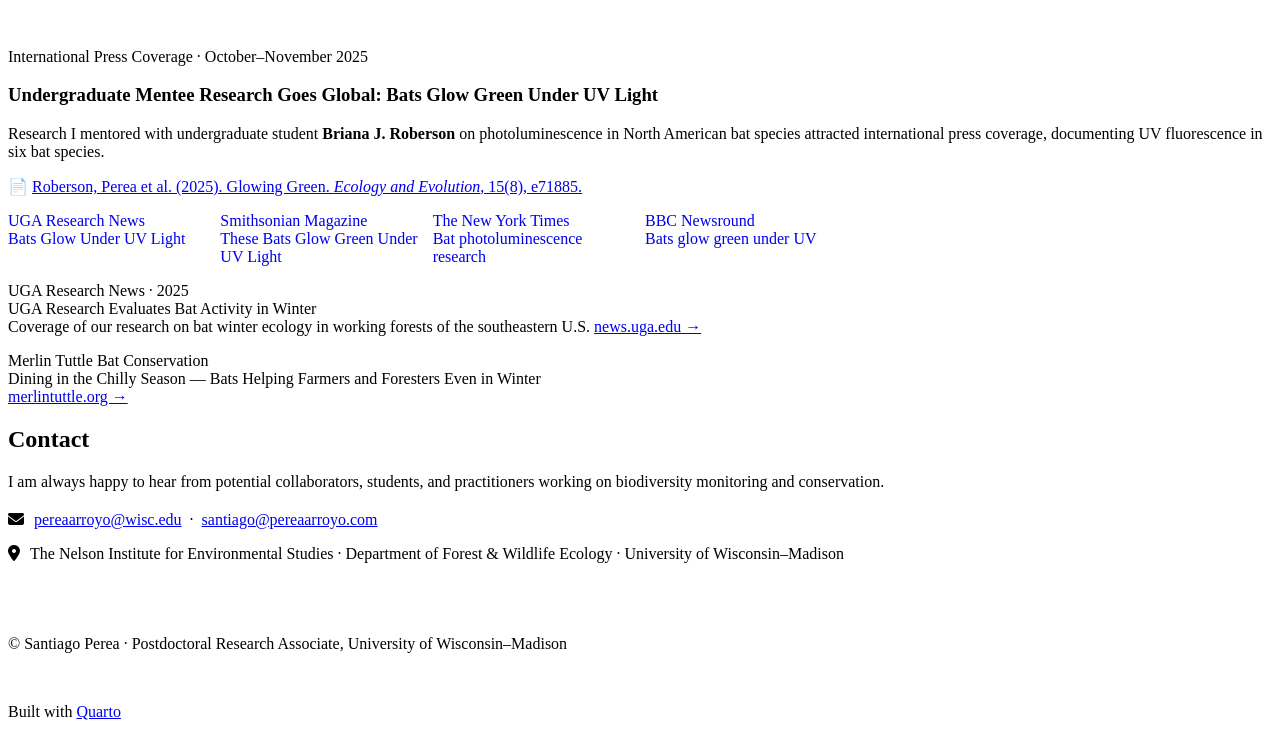
==== commit 85ede849: "add missing publication, fix github link, remove top publications link" ====
--- a/docs/index.html
+++ b/docs/index.html
@@ -157,7 +157,7 @@
           <a href="mailto:pereaarroyo@wisc.edu" title="Email"><i class="fas fa-envelope"></i></a>
           <a href="https://twitter.com/perea1332" target="_blank" title="X / Twitter"><i class="fab fa-x-twitter"></i></a>
           <a href="https://scholar.google.com/citations?user=Rns6VGQAAAAJ" target="_blank" title="Google Scholar"><i class="fas fa-graduation-cap"></i></a>
-          <a href="https://github.com/Perea1332" target="_blank" title="GitHub"><i class="fab fa-github"></i></a>
+          <a href="https://github.com/santiago-perea" target="_blank" title="GitHub"><i class="fab fa-github"></i></a>
         </div>
       </div>
       <div class="profile-right">
@@ -262,6 +262,11 @@
     </p>
 
     <div class="pub-year-header">Recent</div>
+        <div class="pub-item">
+      <div class="pub-authors"><strong>Perea, S.</strong>, Rhinehart, T., Bouffaut, L., Araya-Salas, M., Davidson, I., Arcila-Perez, L., Kitzes, J., &amp; Burivalova, Z.</div>
+      <div class="pub-title">The role of bioacoustics in achieving global biodiversity goals.</div>
+      <div class="pub-journal"><em>Nature Reviews Biodiversity</em> (2026). <a href="https://doi.org/10.1038/s44358-026-00189-3" target="_blank">DOI</a></div>
+    </div>
     <div class="pub-item">
       <div class="pub-authors">Buřivalová, Z., <strong>Perea, S.</strong>, Berman, L. M., Sagar, H. S. S. C., Maeda, T. M., Yoh, N., et al.</div>
       <div class="pub-title">Bioacoustic Baselines for Intact Forests.</div>
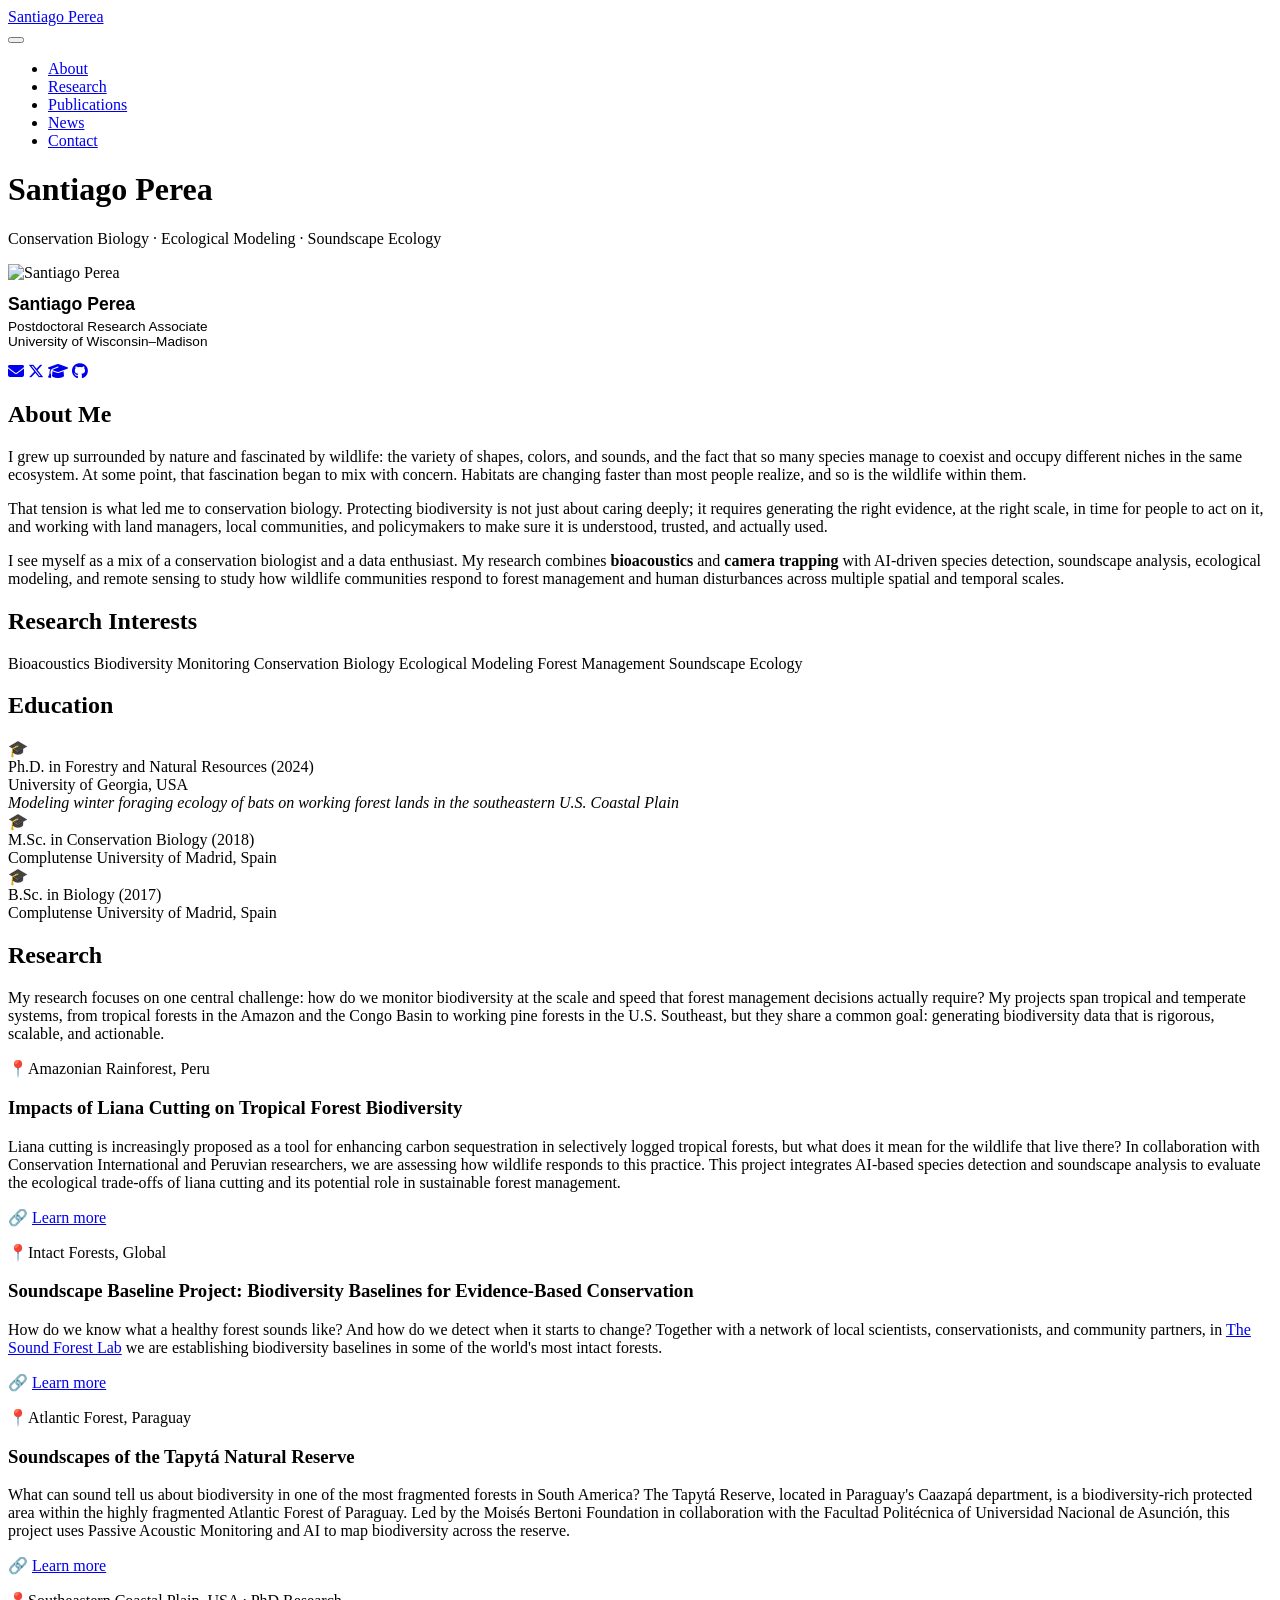
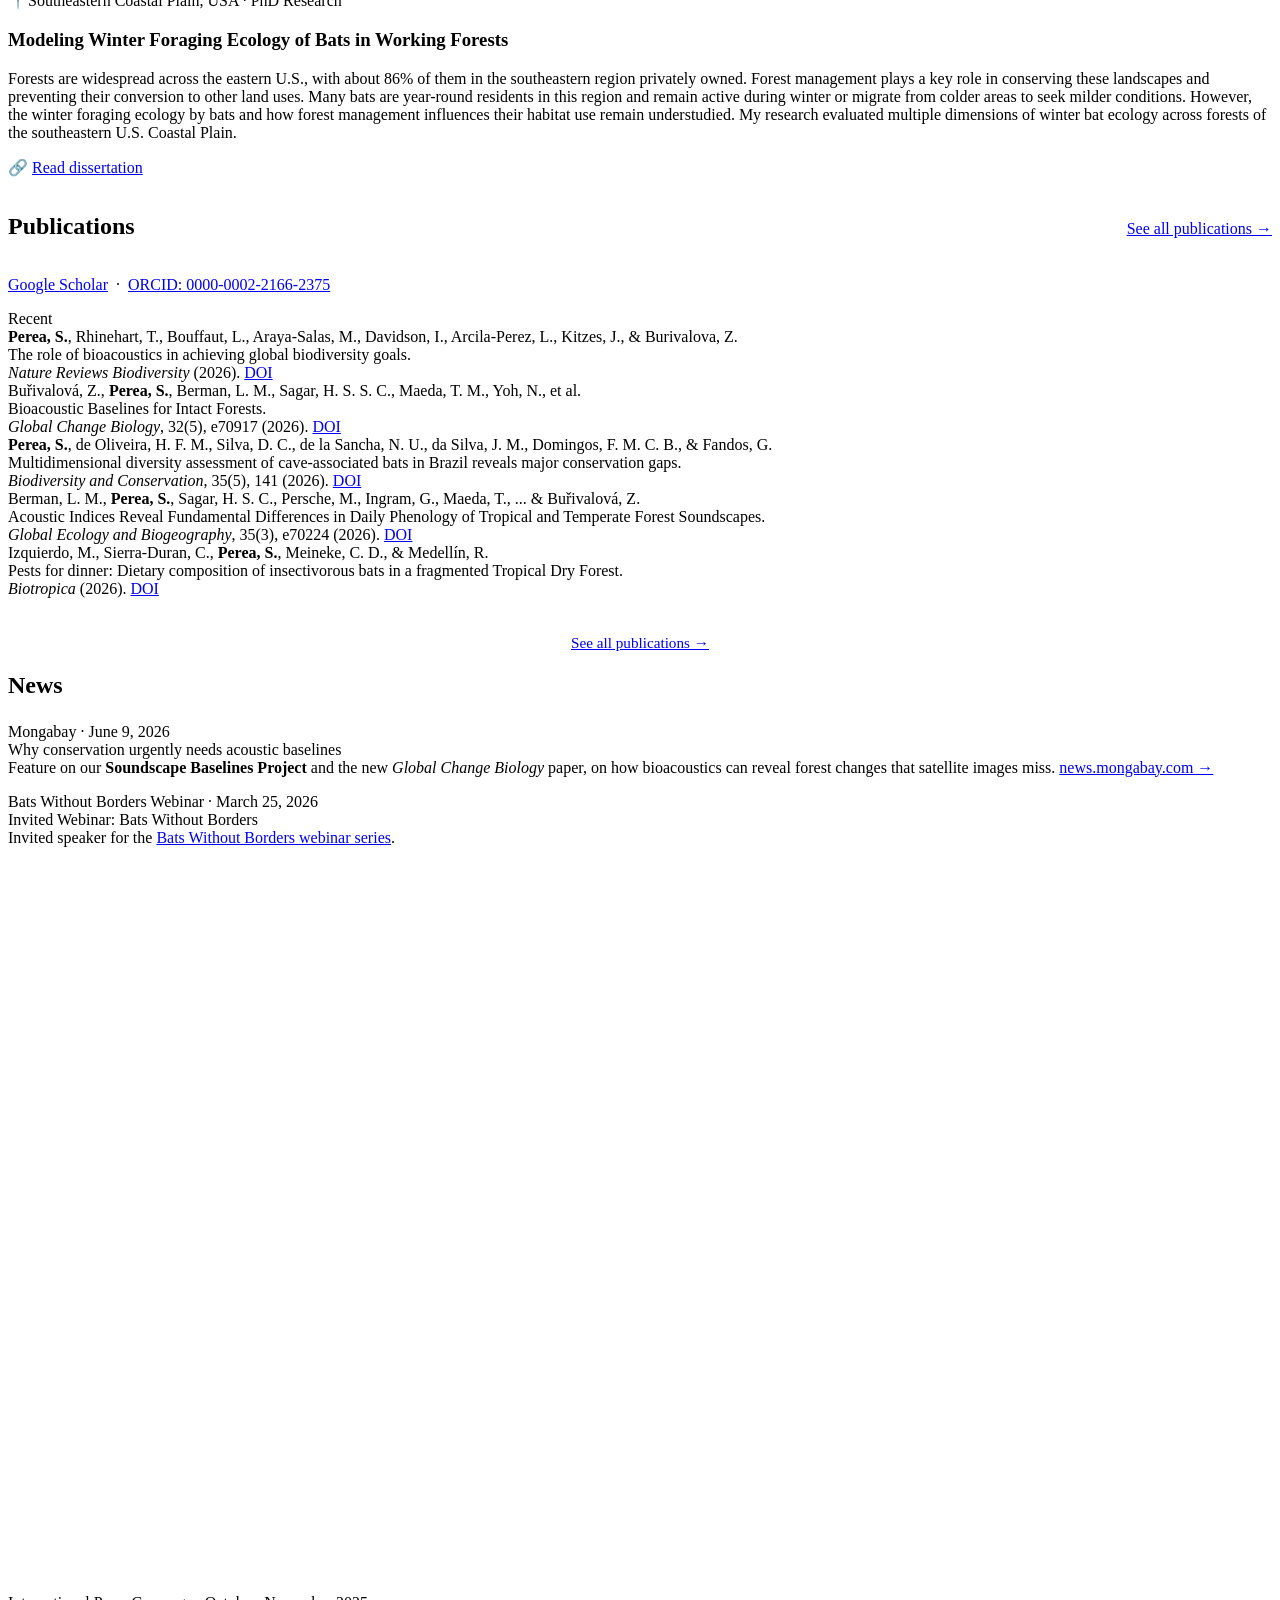
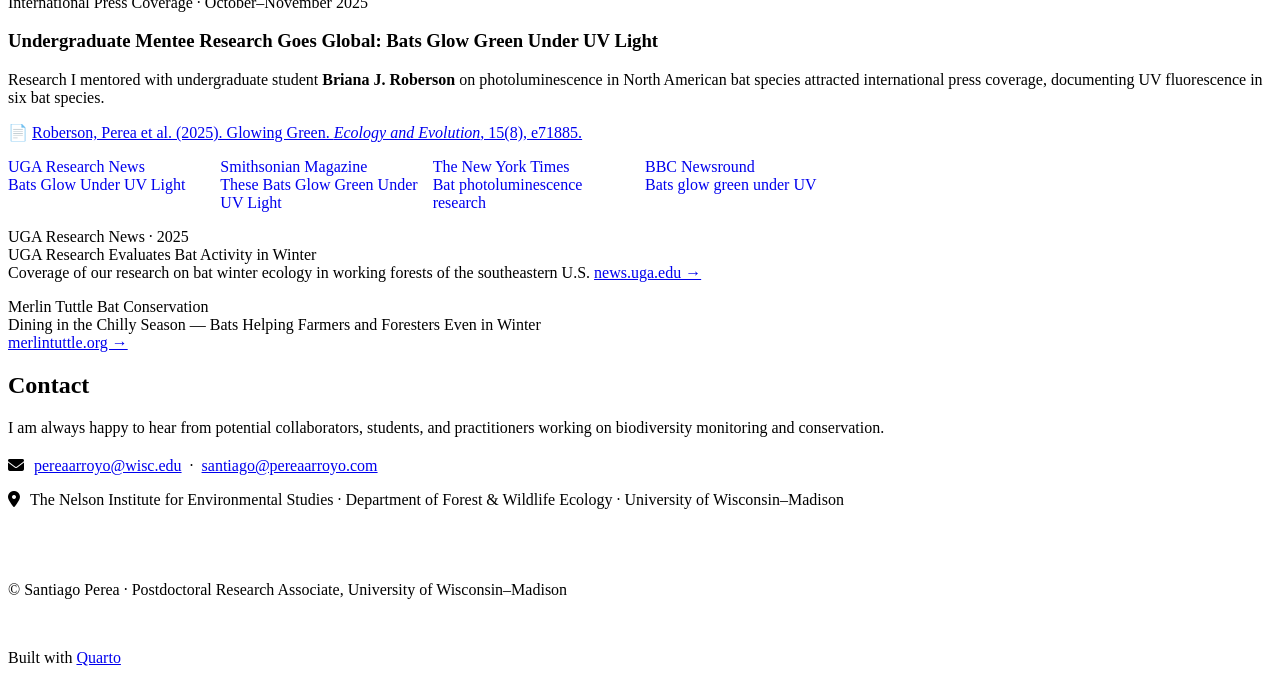
==== commit 2fdfb52a: "remove pub" ====
--- a/docs/index.html
+++ b/docs/index.html
@@ -260,7 +260,6 @@
       <a href="https://scholar.google.com/citations?user=Rns6VGQAAAAJ" target="_blank">Google Scholar</a>
       &nbsp;·&nbsp; <a href="https://orcid.org/0000-0002-2166-2375" target="_blank">ORCID: 0000-0002-2166-2375</a>
     </p>
-
     <div class="pub-year-header">Recent</div>
         <div class="pub-item">
       <div class="pub-authors"><strong>Perea, S.</strong>, Rhinehart, T., Bouffaut, L., Araya-Salas, M., Davidson, I., Arcila-Perez, L., Kitzes, J., &amp; Burivalova, Z.</div>
@@ -286,11 +285,6 @@
       <div class="pub-authors">Izquierdo, M., Sierra-Duran, C., <strong>Perea, S.</strong>, Meineke, C. D., &amp; Medellín, R.</div>
       <div class="pub-title">Pests for dinner: Dietary composition of insectivorous bats in a fragmented Tropical Dry Forest.</div>
       <div class="pub-journal"><em>Biotropica</em> (2026). <a href="https://doi.org/10.1111/btp.70177" target="_blank">DOI</a></div>
-    </div>
-    <div class="pub-item">
-      <div class="pub-authors"><strong>Perea, S.</strong>, Vicente-Santos, A., Larsen-Gray, A. L., Gandhi, K. J., Greene, D. U., Barnes, B. F., &amp; Castleberry, S. B.</div>
-      <div class="pub-title">Disentangling winter relationships: Bat responses to forest stand structure, environmental conditions, and prey composition.</div>
-      <div class="pub-journal"><em>Forest Ecology and Management</em>, 578, 122484 (2025). <a href="https://doi.org/10.1016/j.foreco.2024.122484" target="_blank">DOI</a></div>
     </div>
     
     <div style="text-align:center; margin-top:36px;">
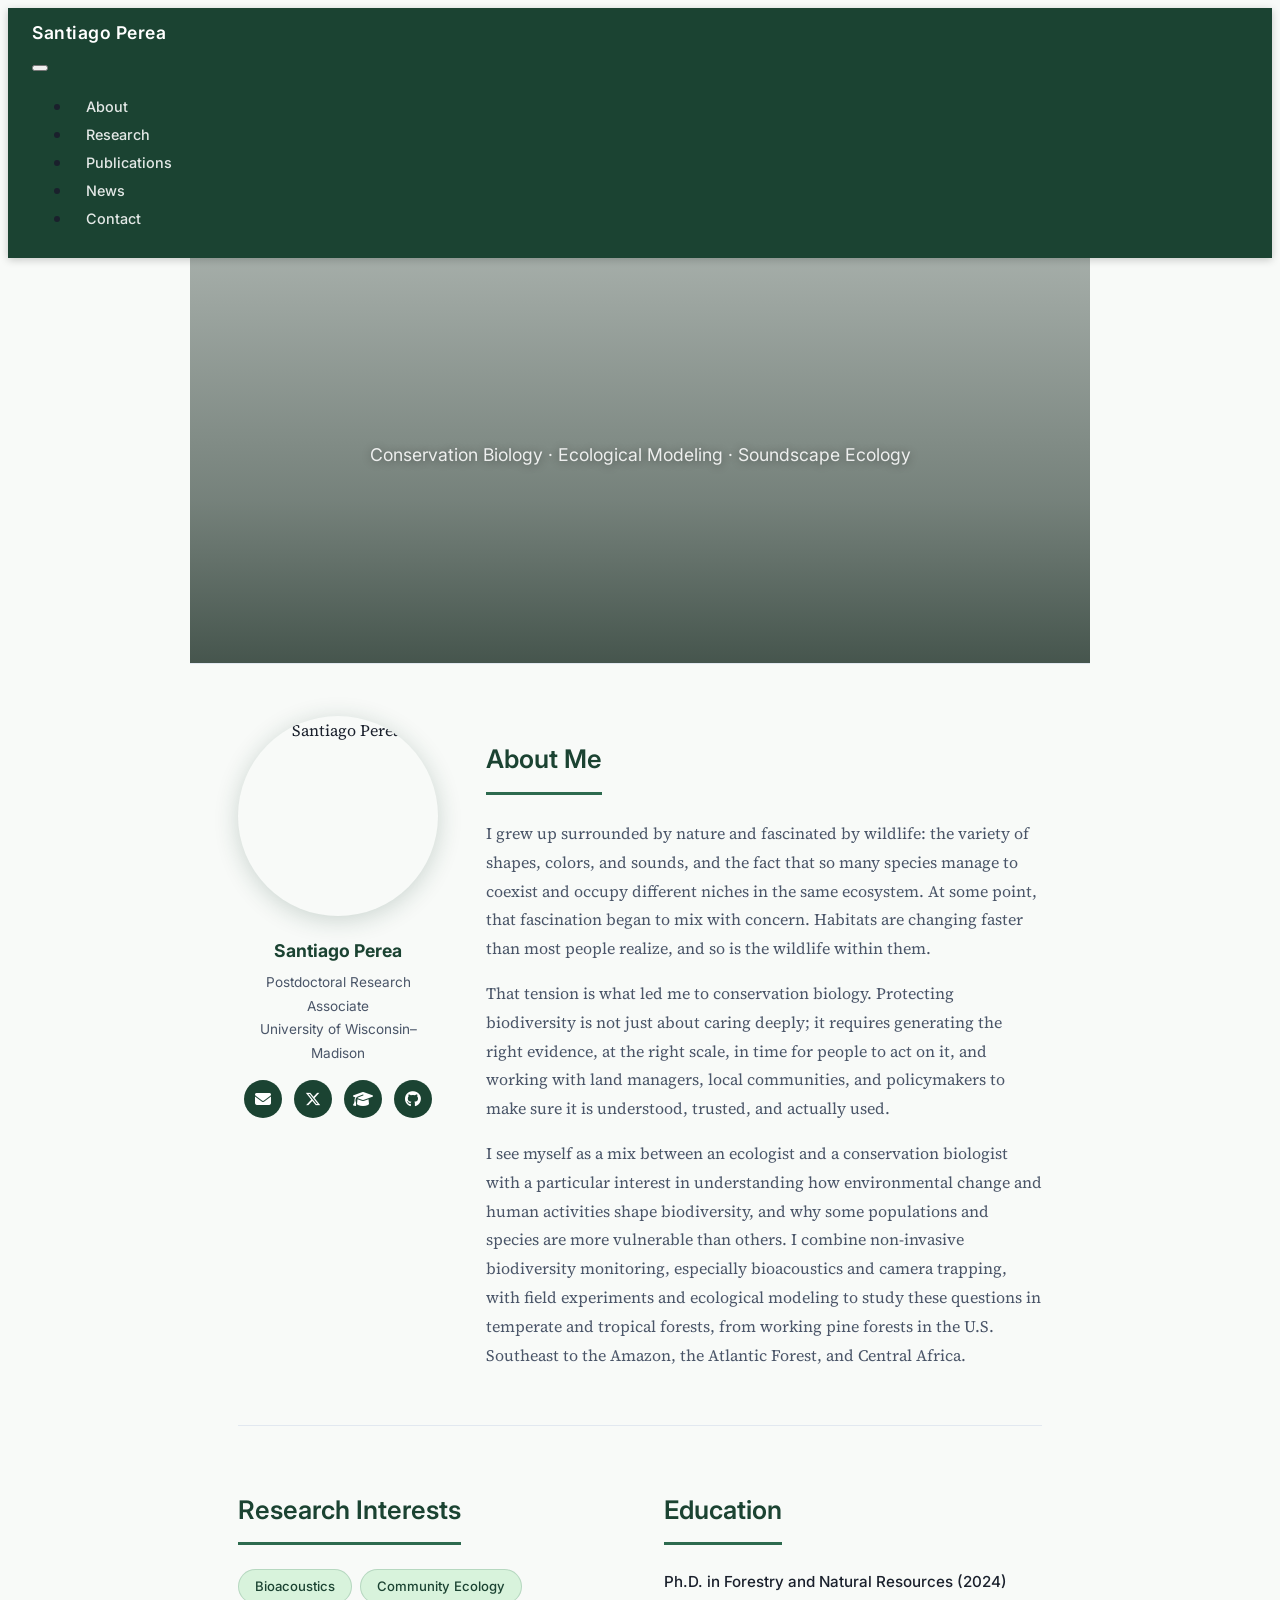
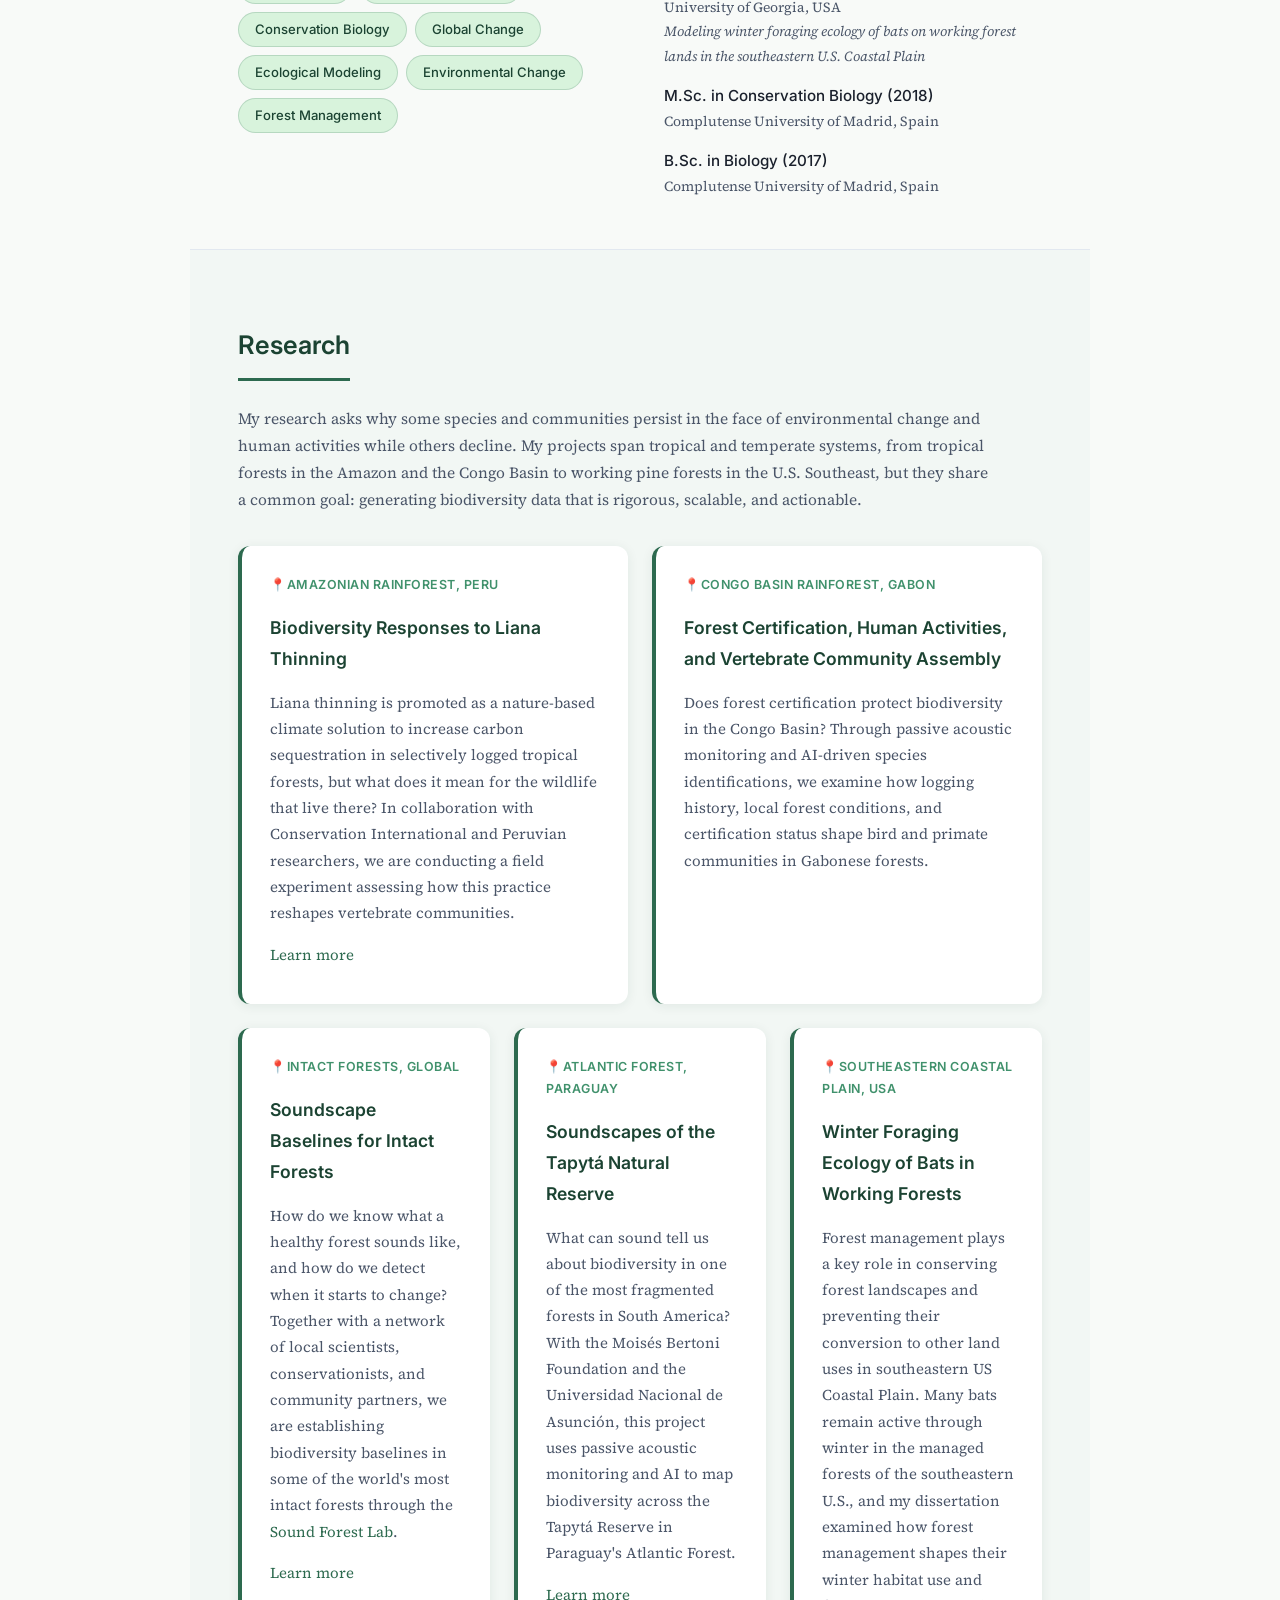
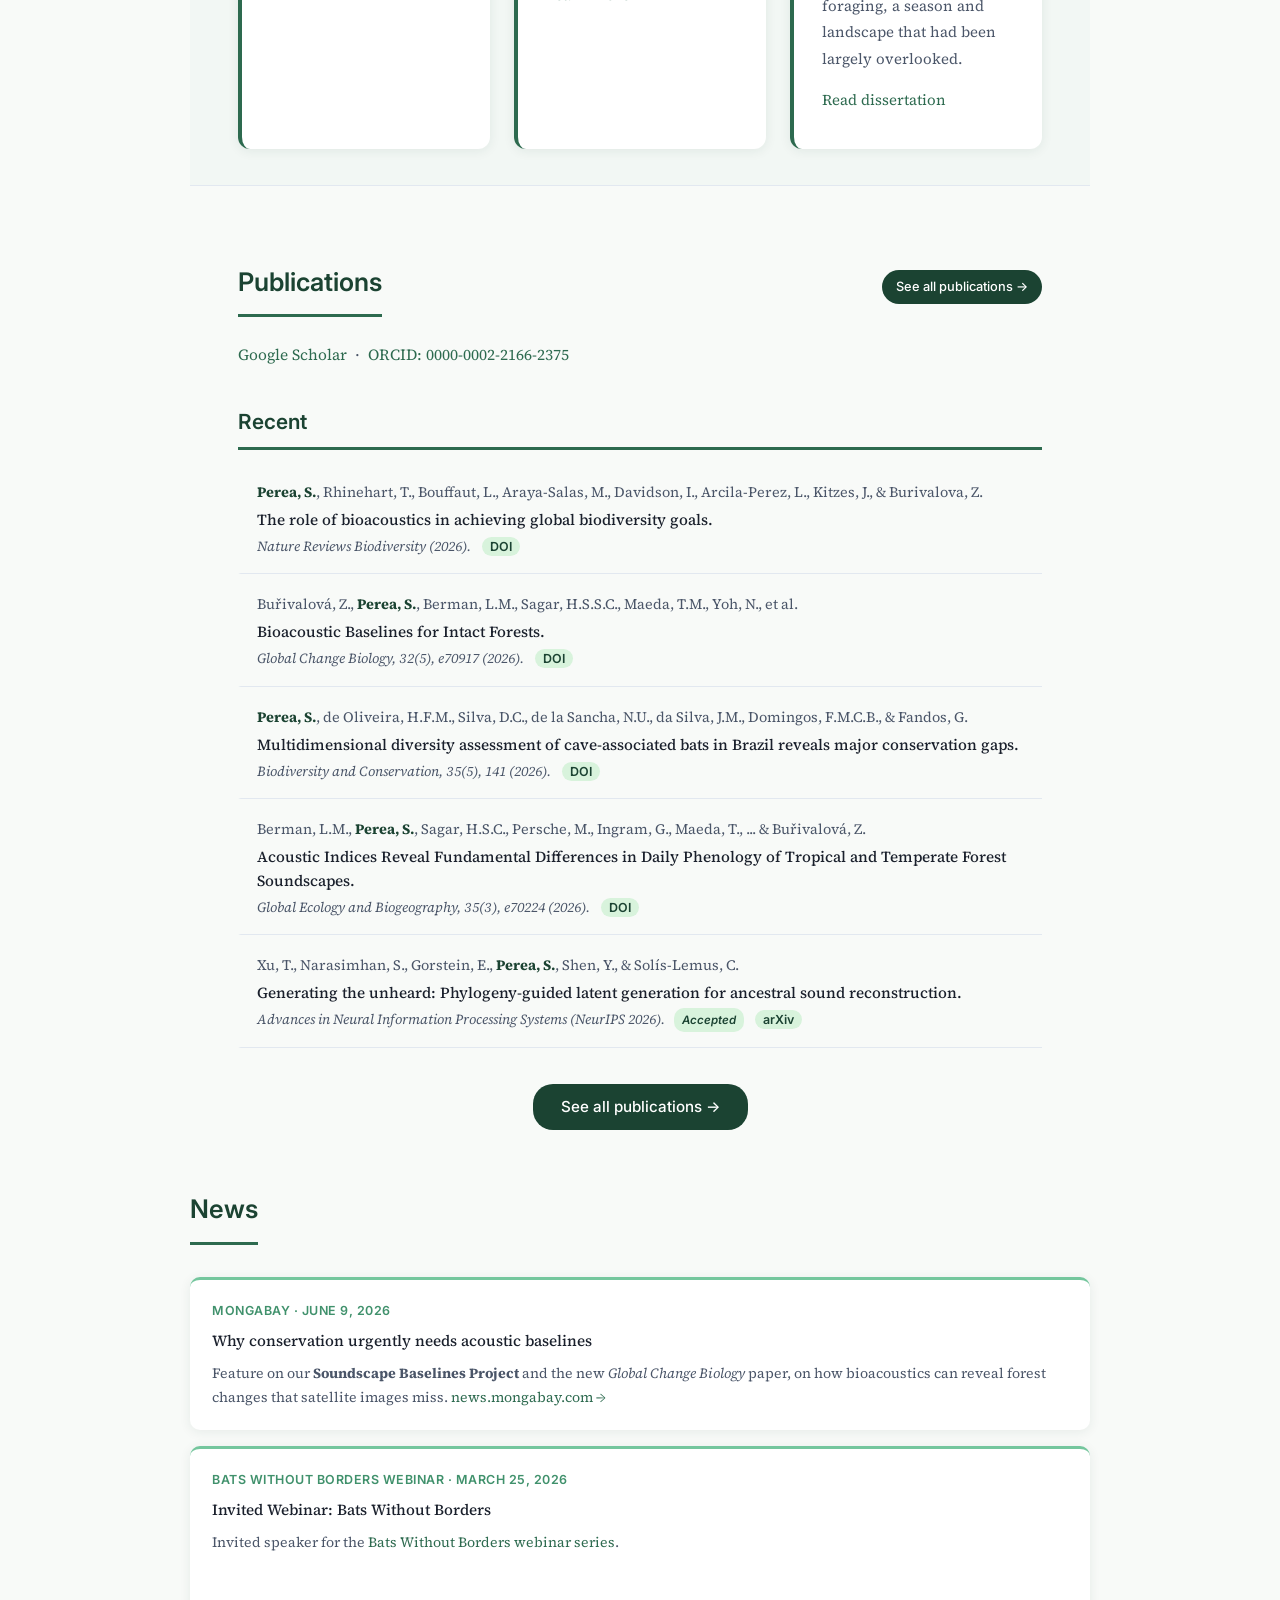
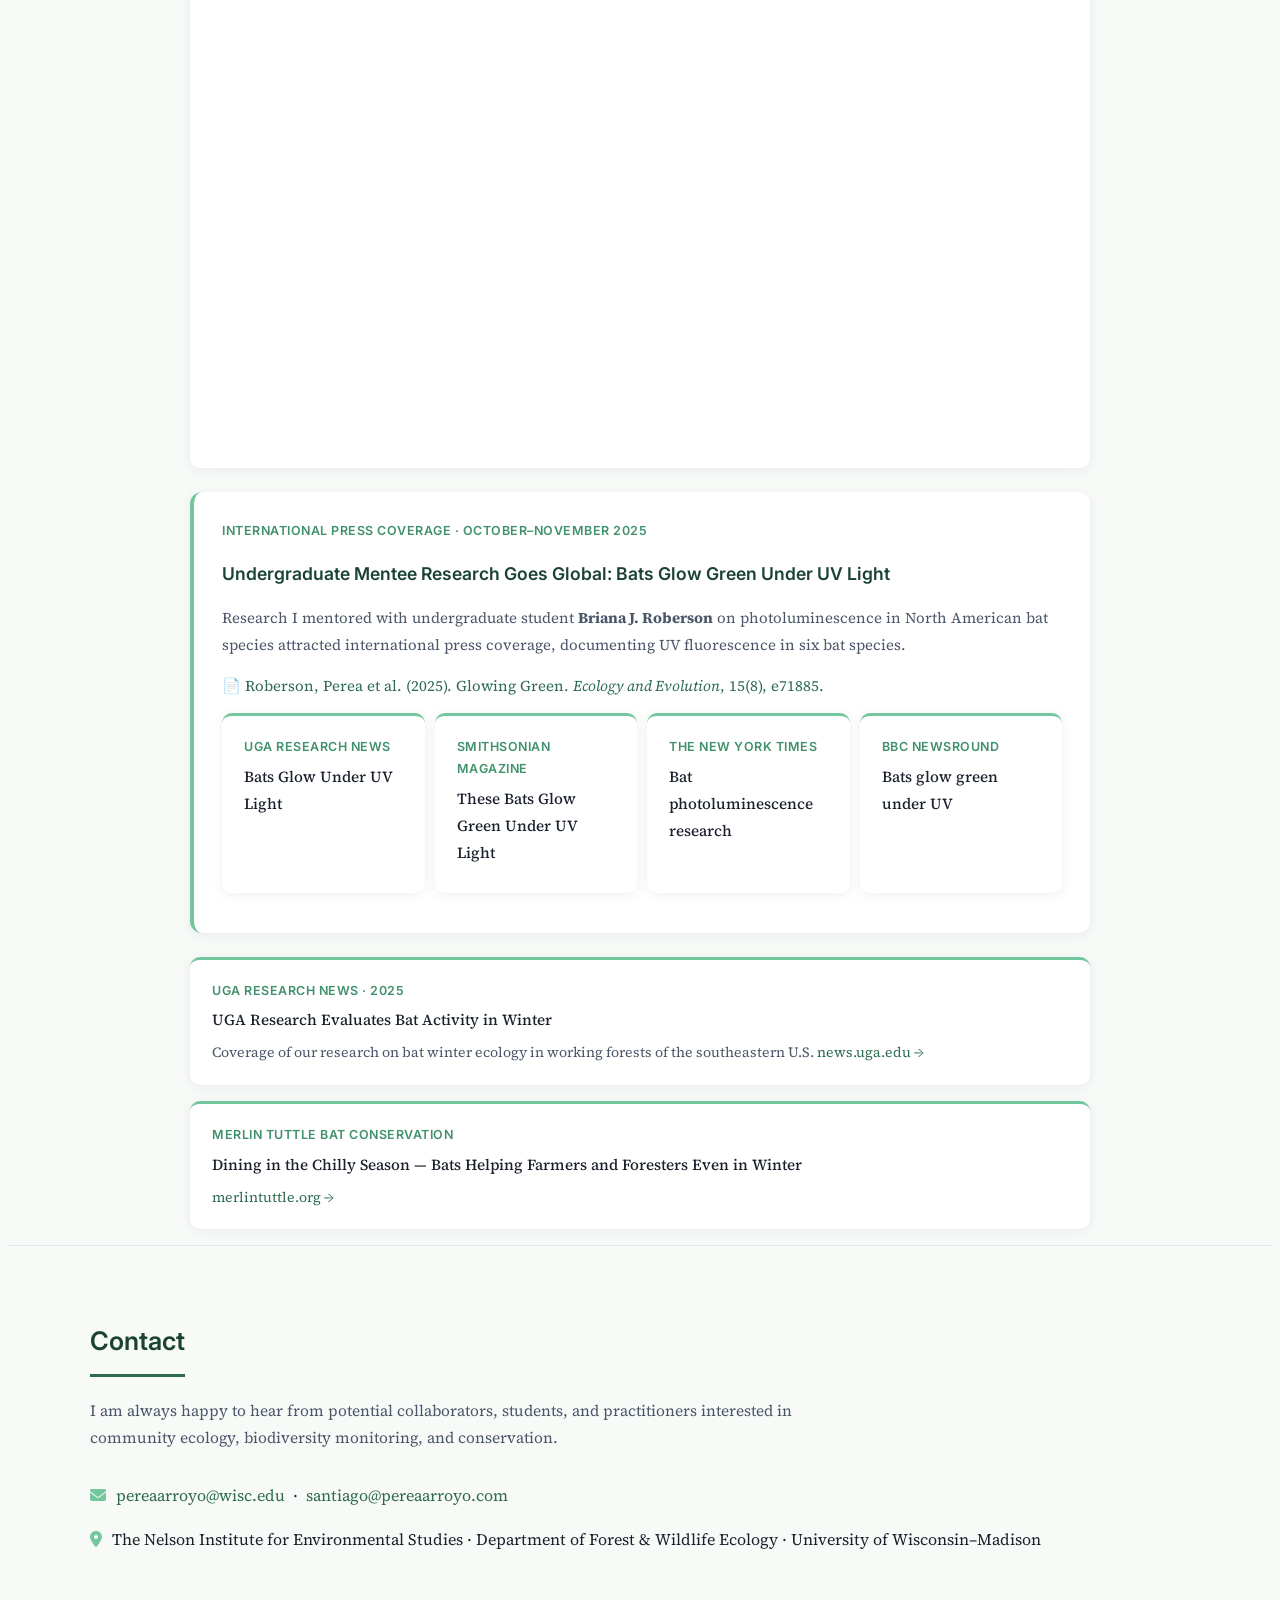
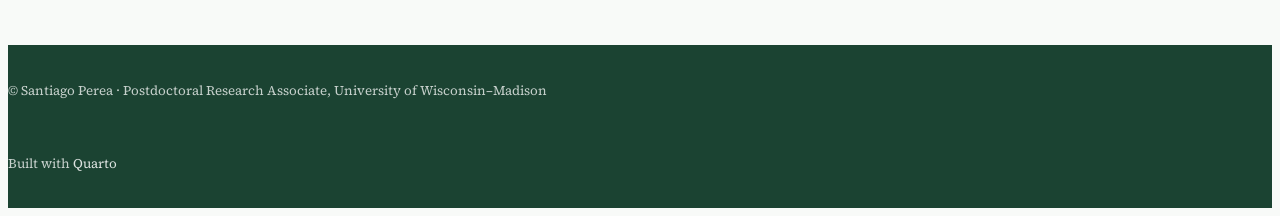
==== commit f0e91d60: "Update home page, research, styles, and publications" ====
--- a/docs/index.html
+++ b/docs/index.html
@@ -164,8 +164,8 @@
         <h2 class="section-heading anchored">About Me</h2>
         <p class="hero-bio" style="margin-top:16px;">I grew up surrounded by nature and fascinated by wildlife: the variety of shapes, colors, and sounds, and the fact that so many species manage to coexist and occupy different niches in the same ecosystem. At some point, that fascination began to mix with concern. Habitats are changing faster than most people realize, and so is the wildlife within them.</p>
         <p class="hero-bio">That tension is what led me to conservation biology. Protecting biodiversity is not just about caring deeply; it requires generating the right evidence, at the right scale, in time for people to act on it, and working with land managers, local communities, and policymakers to make sure it is understood, trusted, and actually used.</p>
-        <p class="hero-bio">I see myself as a mix of a conservation biologist and a data enthusiast. My research combines <strong>bioacoustics</strong> and <strong>camera trapping</strong> with AI-driven species detection, soundscape analysis, ecological modeling, and remote sensing to study how wildlife communities respond to forest management and human disturbances across multiple spatial and temporal scales.</p>
-      </div>
+        <p class="hero-bio">I see myself as a mix between an ecologist and a conservation biologist with a particular interest in understanding how environmental change and human activities shape biodiversity, and why some populations and species are more vulnerable than others. I combine non-invasive biodiversity monitoring, especially bioacoustics and camera trapping, with field experiments and ecological modeling to study these questions in temperate and tropical forests, from working pine forests in the U.S. Southeast to the Amazon, the Atlantic Forest, and Central Africa.
+      </p></div>
     </div>
 
     <div class="two-col-section">
@@ -173,32 +173,30 @@
         <h2 class="section-heading anchored">Research Interests</h2>
         <div class="interests-grid" style="margin-top:16px;">
           <span class="interest-tag">Bioacoustics</span>
-          <span class="interest-tag">Biodiversity Monitoring</span>
+          <span class="interest-tag">Community Ecology</span>
           <span class="interest-tag">Conservation Biology</span>
+          <span class="interest-tag">Global Change</span>
           <span class="interest-tag">Ecological Modeling</span>
+          <span class="interest-tag">Environmental Change</span>
           <span class="interest-tag">Forest Management</span>
-          <span class="interest-tag">Soundscape Ecology</span>
         </div>
       </div>
       <div>
         <h2 class="section-heading anchored">Education</h2>
         <div style="margin-top:16px;">
           <div class="edu-item">
-            <div class="edu-icon">🎓</div>
             <div>
               <div class="edu-degree">Ph.D. in Forestry and Natural Resources (2024)</div>
               <div class="edu-details">University of Georgia, USA<br><em>Modeling winter foraging ecology of bats on working forest lands in the southeastern U.S. Coastal Plain</em></div>
             </div>
           </div>
           <div class="edu-item">
-            <div class="edu-icon">🎓</div>
             <div>
               <div class="edu-degree">M.Sc. in Conservation Biology (2018)</div>
               <div class="edu-details">Complutense University of Madrid, Spain</div>
             </div>
           </div>
           <div class="edu-item">
-            <div class="edu-icon">🎓</div>
             <div>
               <div class="edu-degree">B.Sc. in Biology (2017)</div>
               <div class="edu-details">Complutense University of Madrid, Spain</div>
@@ -215,35 +213,41 @@
 <section id="research" class="page-section section-alt">
   <div class="page-wrap">
     <h2 class="section-heading anchored">Research</h2>
-    <p class="section-intro" style="margin-top:16px;">My research focuses on one central challenge: how do we monitor biodiversity at the scale and speed that forest management decisions actually require? My projects span tropical and temperate systems, from tropical forests in the Amazon and the Congo Basin to working pine forests in the U.S. Southeast, but they share a common goal: generating biodiversity data that is rigorous, scalable, and actionable.</p>
+    <p class="section-intro" style="margin-top:16px;">My research asks why some species and communities persist in the face of environmental change and human activities while others decline. My projects span tropical and temperate systems, from tropical forests in the Amazon and the Congo Basin to working pine forests in the U.S. Southeast, but they share a common goal: generating biodiversity data that is rigorous, scalable, and actionable.</p>
 
     <div class="research-grid">
       <div class="research-card">
         <span class="location-badge">📍Amazonian Rainforest, Peru</span>
-        <h3 class="anchored">Impacts of Liana Cutting on Tropical Forest Biodiversity</h3>
-        <p>Liana cutting is increasingly proposed as a tool for enhancing carbon sequestration in selectively logged tropical forests, but what does it mean for the wildlife that live there? In collaboration with Conservation International and Peruvian researchers, we are assessing how wildlife responds to this practice. This project integrates AI-based species detection and soundscape analysis to evaluate the ecological trade-offs of liana cutting and its potential role in sustainable forest management.</p>
-        <p>🔗 <a href="https://www.conservation.org/projects/lift" target="_blank">Learn more</a></p>
+        <h3 class="anchored">Biodiversity Responses to Liana Thinning</h3>
+        <p>Liana thinning is promoted as a nature-based climate solution to increase carbon sequestration in selectively logged tropical forests, but what does it mean for the wildlife that live there? In collaboration with Conservation International and Peruvian researchers, we are conducting a field experiment assessing how this practice reshapes vertebrate communities.</p>
+        <p><a href="https://www.conservation.org/projects/lift" target="_blank">Learn more</a></p>
+      </div>
+      
+      <div class="research-card">
+        <span class="location-badge">📍Congo Basin Rainforest, Gabon</span>
+        <h3 class="anchored">Forest Certification, Human Activities, and Vertebrate Community Assembly</h3>
+        <p>Does forest certification protect biodiversity in the Congo Basin? Through passive acoustic monitoring and AI-driven species identifications, we examine how logging history, local forest conditions, and certification status shape bird and primate communities in Gabonese forests.</p>
       </div>
 
       <div class="research-card">
         <span class="location-badge">📍Intact Forests, Global</span>
-        <h3 class="anchored">Soundscape Baseline Project: Biodiversity Baselines for Evidence-Based Conservation</h3>
-        <p>How do we know what a healthy forest sounds like? And how do we detect when it starts to change? Together with a network of local scientists, conservationists, and community partners, in <a href="https://soundforestlab.org" target="_blank">The Sound Forest Lab</a> we are establishing biodiversity baselines in some of the world's most intact forests.</p>
-        <p>🔗 <a href="https://soundforestlab.org/soundscapebaselines" target="_blank">Learn more</a></p>
+        <h3 class="anchored">Soundscape Baselines for Intact Forests</h3>
+        <p>How do we know what a healthy forest sounds like, and how do we detect when it starts to change? Together with a network of local scientists, conservationists, and community partners, we are establishing biodiversity baselines in some of the world's most intact forests through the <a href="https://soundforestlab.org" target="_blank">Sound Forest Lab</a>.</p>
+        <p><a href="https://soundforestlab.org/soundscapebaselines" target="_blank">Learn more</a></p>
       </div>
 
       <div class="research-card">
         <span class="location-badge">📍Atlantic Forest, Paraguay</span>
         <h3 class="anchored">Soundscapes of the Tapytá Natural Reserve</h3>
-        <p>What can sound tell us about biodiversity in one of the most fragmented forests in South America? The Tapytá Reserve, located in Paraguay's Caazapá department, is a biodiversity-rich protected area within the highly fragmented Atlantic Forest of Paraguay. Led by the Moisés Bertoni Foundation in collaboration with the Facultad Politécnica of Universidad Nacional de Asunción, this project uses Passive Acoustic Monitoring and AI to map biodiversity across the reserve.</p>
-        <p>🔗 <a href="https://www.pol.una.py/2024/paisajes-sonoros-un-desafio-de-inteligencia-artificial-para-la-conservacion-en-paraguay/" target="_blank">Learn more</a></p>
+        <p>What can sound tell us about biodiversity in one of the most fragmented forests in South America? With the Moisés Bertoni Foundation and the Universidad Nacional de Asunción, this project uses passive acoustic monitoring and AI to map biodiversity across the Tapytá Reserve in Paraguay's Atlantic Forest.</p>
+        <p><a href="https://www.pol.una.py/2024/paisajes-sonoros-un-desafio-de-inteligencia-artificial-para-la-conservacion-en-paraguay/" target="_blank">Learn more</a></p>
       </div>
 
       <div class="research-card">
-        <span class="location-badge">📍Southeastern Coastal Plain, USA · PhD Research</span>
-        <h3 class="anchored">Modeling Winter Foraging Ecology of Bats in Working Forests</h3>
-        <p>Forests are widespread across the eastern U.S., with about 86% of them in the southeastern region privately owned. Forest management plays a key role in conserving these landscapes and preventing their conversion to other land uses. Many bats are year-round residents in this region and remain active during winter or migrate from colder areas to seek milder conditions. However, the winter foraging ecology by bats and how forest management influences their habitat use remain understudied. My research evaluated multiple dimensions of winter bat ecology across forests of the southeastern U.S. Coastal Plain.</p>
-        <p>🔗 <a href="https://www.proquest.com/docview/3152467173?pq-origsite=gscholar&amp;fromopenview=true&amp;sourcetype=Dissertations%20&amp;%20Theses" target="_blank">Read dissertation</a></p>
+        <span class="location-badge">📍Southeastern Coastal Plain, USA</span>
+        <h3 class="anchored">Winter Foraging Ecology of Bats in Working Forests</h3>
+        <p>Forest management plays a key role in conserving forest landscapes and preventing their conversion to other land uses in southeastern US Coastal Plain. Many bats remain active through winter in the managed forests of the southeastern U.S., and my dissertation examined how forest management shapes their winter habitat use and foraging, a season and landscape that had been largely overlooked.</p>
+        <p><a href="https://www.proquest.com/docview/3152467173?pq-origsite=gscholar&amp;fromopenview=true&amp;sourcetype=Dissertations%20&amp;%20Theses" target="_blank">Read dissertation</a></p>
       </div>
     </div>
   </div>
@@ -267,24 +271,24 @@
       <div class="pub-journal"><em>Nature Reviews Biodiversity</em> (2026). <a href="https://doi.org/10.1038/s44358-026-00189-3" target="_blank">DOI</a></div>
     </div>
     <div class="pub-item">
-      <div class="pub-authors">Buřivalová, Z., <strong>Perea, S.</strong>, Berman, L. M., Sagar, H. S. S. C., Maeda, T. M., Yoh, N., et al.</div>
+      <div class="pub-authors">Buřivalová, Z., <strong>Perea, S.</strong>, Berman, L.M., Sagar, H.S.S.C., Maeda, T.M., Yoh, N., et al.</div>
       <div class="pub-title">Bioacoustic Baselines for Intact Forests.</div>
       <div class="pub-journal"><em>Global Change Biology</em>, 32(5), e70917 (2026). <a href="https://doi.org/10.1111/gcb.70917" target="_blank">DOI</a></div>
     </div>
     <div class="pub-item">
-      <div class="pub-authors"><strong>Perea, S.</strong>, de Oliveira, H. F. M., Silva, D. C., de la Sancha, N. U., da Silva, J. M., Domingos, F. M. C. B., &amp; Fandos, G.</div>
+      <div class="pub-authors"><strong>Perea, S.</strong>, de Oliveira, H.F.M., Silva, D.C., de la Sancha, N.U., da Silva, J.M., Domingos, F.M.C.B., &amp; Fandos, G.</div>
       <div class="pub-title">Multidimensional diversity assessment of cave-associated bats in Brazil reveals major conservation gaps.</div>
       <div class="pub-journal"><em>Biodiversity and Conservation</em>, 35(5), 141 (2026). <a href="https://doi.org/10.1007/s10531-026-03335-7" target="_blank">DOI</a></div>
     </div>
     <div class="pub-item">
-      <div class="pub-authors">Berman, L. M., <strong>Perea, S.</strong>, Sagar, H. S. C., Persche, M., Ingram, G., Maeda, T., ... &amp; Buřivalová, Z.</div>
+      <div class="pub-authors">Berman, L.M., <strong>Perea, S.</strong>, Sagar, H.S.C., Persche, M., Ingram, G., Maeda, T., ... &amp; Buřivalová, Z.</div>
       <div class="pub-title">Acoustic Indices Reveal Fundamental Differences in Daily Phenology of Tropical and Temperate Forest Soundscapes.</div>
       <div class="pub-journal"><em>Global Ecology and Biogeography</em>, 35(3), e70224 (2026). <a href="https://doi.org/10.1111/geb.70224" target="_blank">DOI</a></div>
     </div>
     <div class="pub-item">
-      <div class="pub-authors">Izquierdo, M., Sierra-Duran, C., <strong>Perea, S.</strong>, Meineke, C. D., &amp; Medellín, R.</div>
-      <div class="pub-title">Pests for dinner: Dietary composition of insectivorous bats in a fragmented Tropical Dry Forest.</div>
-      <div class="pub-journal"><em>Biotropica</em> (2026). <a href="https://doi.org/10.1111/btp.70177" target="_blank">DOI</a></div>
+      <div class="pub-authors">Xu, T., Narasimhan, S., Gorstein, E., <strong>Perea, S.</strong>, Shen, Y., &amp; Solís-Lemus, C.</div>
+  <div class="pub-title">Generating the unheard: Phylogeny-guided latent generation for ancestral sound reconstruction.</div>
+  <div class="pub-journal"><em>Advances in Neural Information Processing Systems (NeurIPS 2026)</em>. <span class="pub-badge badge-accepted">Accepted</span> <a href="https://arxiv.org/abs/2609.15240" target="_blank">arXiv</a></div>
     </div>
     
     <div style="text-align:center; margin-top:36px;">
@@ -345,7 +349,7 @@
 <section id="contact" class="page-section">
   <div class="page-wrap">
     <h2 class="section-heading">Contact</h2>
-    <p class="section-intro" style="margin-top:12px;">I am always happy to hear from potential collaborators, students, and practitioners working on biodiversity monitoring and conservation.</p>
+    <p class="section-intro" style="margin-top:12px;">I am always happy to hear from potential collaborators, students, and practitioners interested in community ecology, biodiversity monitoring, and conservation.</p>
     <div style="margin-top:20px; padding-bottom:40px;">
       <p><i class="fas fa-envelope" style="color:var(--forest-pale); margin-right:10px;"></i><a href="mailto:pereaarroyo@wisc.edu">pereaarroyo@wisc.edu</a> &nbsp;·&nbsp; <a href="mailto:santiago@pereaarroyo.com">santiago@pereaarroyo.com</a></p>
       <p><i class="fas fa-location-dot" style="color:var(--forest-pale); margin-right:10px;"></i>The Nelson Institute for Environmental Studies · Department of Forest &amp; Wildlife Ecology · University of Wisconsin–Madison</p>
--- a/docs/styles.css
+++ b/docs/styles.css
@@ -0,0 +1,763 @@
+@import url('https://fonts.googleapis.com/css2?family=Inter:wght@400;500;600&family=Source+Serif+4:ital,wght@0,400;0,600;1,400&display=swap');
+/* =============================================
+   SANTIAGO PEREA — Personal Academic Website
+   Nature-inspired, clean academic aesthetic
+   ============================================= */
+
+/* ── Color Palette ── */
+:root {
+  --forest-dark:   #1b4332;
+  --forest-mid:    #2d6a4f;
+  --forest-light:  #40916c;
+  --forest-pale:   #74c69d;
+  --forest-mist:   #d8f3dc;
+  --warm-white:    #f8faf8;
+  --text-dark:     #1a202c;
+  --text-mid:      #4a5568;
+  --text-light:    #718096;
+  --border:        #e2e8f0;
+  --card-shadow:   0 2px 12px rgba(27, 67, 50, 0.08);
+  --card-hover:    0 6px 24px rgba(27, 67, 50, 0.16);
+}
+
+/* ── Global ── */
+body {
+  font-family: 'Source Serif 4', 'Georgia', serif;
+  color: var(--text-dark);
+  background-color: var(--warm-white);
+  line-height: 1.75;
+}
+
+h1, h2, h3, h4, h5, h6 {
+  font-family: 'Inter', 'Helvetica Neue', sans-serif;
+  font-weight: 600;
+  color: var(--forest-dark);
+}
+
+a {
+  color: var(--forest-mid);
+  text-decoration: none;
+  transition: color 0.2s;
+}
+
+a:hover {
+  color: var(--forest-light);
+  text-decoration: underline;
+}
+
+.quarto-title { display: none; }
+.quarto-title-meta { display: none; }
+h1.title { display: none; }
+
+/* ── Navbar ── */
+.navbar {
+  background-color: var(--forest-dark) !important;
+  padding: 0.6rem 1.5rem;
+  box-shadow: 0 2px 8px rgba(0,0,0,0.2);
+}
+
+.navbar-brand {
+  font-family: 'Inter', sans-serif;
+  font-weight: 600;
+  font-size: 1.1rem;
+  letter-spacing: 0.5px;
+  color: #fff !important;
+}
+
+.navbar-nav .nav-link {
+  font-family: 'Inter', sans-serif;
+  font-size: 0.9rem;
+  font-weight: 500;
+  color: rgba(255,255,255,0.88) !important;
+  margin: 0 4px;
+  padding: 6px 10px;
+  border-radius: 6px;
+  transition: background 0.2s, color 0.2s;
+}
+
+.navbar-nav .nav-link:hover {
+  background: rgba(255,255,255,0.12);
+  color: #fff !important;
+}
+
+/* ── Hero / Profile Section ── */
+.hero-section {
+  padding: 60px 0 50px;
+  border-bottom: 1px solid var(--border);
+  margin-bottom: 50px;
+}
+
+.profile-photo {
+  width: 200px;
+  height: 200px;
+  border-radius: 50%;
+  object-fit: cover;
+  border: none;
+  box-shadow: 0 4px 24px rgba(27, 67, 50, 0.2);
+  display: block;
+  margin: 0 auto 20px;
+}
+
+.profile-placeholder {
+  width: 200px;
+  height: 200px;
+  border-radius: 50%;
+  background: linear-gradient(135deg, var(--forest-mist), var(--forest-pale));
+  display: flex;
+  align-items: center;
+  justify-content: center;
+  margin: 0 auto 20px;
+  border: 4px solid var(--forest-pale);
+  box-shadow: 0 4px 24px rgba(27, 67, 50, 0.2);
+  font-size: 4rem;
+}
+
+.hero-name {
+  font-family: 'Inter', sans-serif;
+  font-size: 2.4rem;
+  font-weight: 600;
+  color: var(--forest-dark);
+  margin-bottom: 4px;
+  line-height: 1.2;
+}
+
+.hero-title {
+  font-family: 'Inter', sans-serif;
+  font-size: 1rem;
+  font-weight: 500;
+  color: var(--forest-mid);
+  margin-bottom: 4px;
+}
+
+.hero-institution {
+  font-size: 0.9rem;
+  color: var(--text-mid);
+  margin-bottom: 20px;
+}
+
+.hero-bio {
+  font-size: 1rem;
+  color: var(--text-mid);
+  line-height: 1.8;
+  max-width: 680px;
+}
+
+/* Social icon links */
+.social-links {
+  display: flex;
+  flex-wrap: wrap;
+  gap: 8px;
+  margin: 16px 0;
+  justify-content: center;
+}
+
+.social-btn {
+  display: inline-flex;
+  align-items: center;
+  gap: 6px;
+  background: var(--forest-dark);
+  color: #fff !important;
+  padding: 6px 14px;
+  border-radius: 20px;
+  font-family: 'Inter', sans-serif;
+  font-size: 0.8rem;
+  font-weight: 500;
+  text-decoration: none !important;
+  transition: background 0.2s, transform 0.15s;
+}
+
+.social-btn:hover {
+  background: var(--forest-light) !important;
+  color: #fff !important;
+  transform: translateY(-1px);
+  text-decoration: none !important;
+}
+
+/* ── Section Headings ── */
+.section-heading {
+  font-family: 'Inter', sans-serif;
+  font-size: 1.6rem;
+  font-weight: 600;
+  color: var(--forest-dark);
+  margin-bottom: 8px;
+  padding-bottom: 10px;
+  border-bottom: 3px solid var(--forest-mid);
+  display: inline-block;
+}
+
+.section-intro {
+  color: var(--text-mid);
+  font-size: 0.97rem;
+  margin-bottom: 30px;
+  max-width: 750px;
+}
+
+/* ── Interest Tags ── */
+.interests-grid {
+  display: flex;
+  flex-wrap: wrap;
+  gap: 8px;
+  margin: 16px 0;
+}
+
+.interest-tag {
+  display: inline-block;
+  background: var(--forest-mist);
+  color: var(--forest-dark);
+  border-radius: 20px;
+  padding: 5px 16px;
+  font-family: 'Inter', sans-serif;
+  font-size: 0.82rem;
+  font-weight: 500;
+  border: 1px solid rgba(45, 106, 79, 0.2);
+}
+
+/* ── Education ── */
+.edu-item {
+  display: flex;
+  gap: 16px;
+  margin-bottom: 14px;
+  align-items: flex-start;
+}
+
+.edu-icon {
+  color: var(--forest-pale);
+  font-size: 1.2rem;
+  margin-top: 2px;
+  flex-shrink: 0;
+}
+
+.edu-degree {
+  font-family: 'Inter', sans-serif;
+  font-weight: 500;
+  font-size: 0.95rem;
+  color: var(--text-dark);
+}
+
+.edu-details {
+  font-size: 0.87rem;
+  color: var(--text-mid);
+}
+
+/* ── Research Cards ── */
+.research-card {
+  background: #fff;
+  border-radius: 12px;
+  padding: 28px 28px 24px;
+  margin-bottom: 24px;
+  border-left: 4px solid var(--forest-mid);
+  box-shadow: var(--card-shadow);
+  transition: box-shadow 0.2s, transform 0.2s;
+}
+
+.research-card:hover {
+  box-shadow: var(--card-hover);
+  transform: translateY(-2px);
+}
+
+.research-card h3 {
+  font-size: 1.1rem;
+  font-weight: 600;
+  color: var(--forest-dark);
+  margin-bottom: 10px;
+}
+
+.research-card .location-badge {
+  font-family: 'Inter', sans-serif;
+  font-size: 0.78rem;
+  color: var(--forest-light);
+  font-weight: 600;
+  text-transform: uppercase;
+  letter-spacing: 0.5px;
+  margin-bottom: 10px;
+  display: block;
+}
+
+.research-card p {
+  font-size: 0.94rem;
+  color: var(--text-mid);
+  margin-bottom: 12px;
+  line-height: 1.75;
+}
+
+.research-card-img {
+  width: 100%;
+  height: 200px;
+  object-fit: cover;
+  border-radius: 8px;
+  margin-bottom: 16px;
+}
+
+.tag-pill {
+  display: inline-block;
+  background: var(--forest-mist);
+  color: var(--forest-dark);
+  border-radius: 12px;
+  padding: 2px 10px;
+  font-family: 'Inter', sans-serif;
+  font-size: 0.75rem;
+  font-weight: 500;
+  margin: 2px;
+}
+
+/* Research grid: 2 cards on top, 3 below */
+.research-grid {
+  display: grid;
+  grid-template-columns: repeat(6, 1fr);
+  gap: 24px;
+  margin-top: 32px;
+}
+
+.research-grid .research-card {
+  grid-column: span 2;
+  margin-bottom: 0;
+}
+
+.research-grid .research-card:nth-child(-n+2) {
+  grid-column: span 3;
+}
+
+/* ── Publications ── */
+.pub-year-header {
+  font-family: 'Inter', sans-serif;
+  font-size: 1.3rem;
+  font-weight: 600;
+  color: var(--forest-dark);
+  margin: 36px 0 16px;
+  padding-bottom: 6px;
+  border-bottom: 3px solid var(--forest-mid);
+}
+
+.pub-item {
+  padding: 14px 0 14px 16px;
+  border-bottom: 1px solid var(--border);
+  border-left: 3px solid transparent;
+  transition: border-color 0.2s, background 0.2s;
+  margin-bottom: 4px;
+}
+
+.pub-item:hover {
+  border-left-color: var(--forest-pale);
+  background: rgba(216, 243, 220, 0.2);
+  border-radius: 0 6px 6px 0;
+}
+
+.pub-item.highlight {
+  border-left-color: var(--forest-mid);
+  background: rgba(216, 243, 220, 0.25);
+  border-radius: 0 6px 6px 0;
+}
+
+.pub-authors {
+  font-size: 0.9rem;
+  color: var(--text-mid);
+  margin-bottom: 3px;
+}
+
+.pub-authors strong {
+  color: var(--forest-dark);
+}
+
+.pub-title {
+  font-size: 0.96rem;
+  font-weight: 500;
+  color: var(--text-dark);
+  margin-bottom: 4px;
+  line-height: 1.5;
+}
+
+.pub-journal {
+  font-size: 0.87rem;
+  color: var(--text-mid);
+  font-style: italic;
+}
+
+.pub-journal a {
+  font-style: normal;
+  font-family: 'Inter', sans-serif;
+  font-size: 0.78rem;
+  background: var(--forest-mist);
+  color: var(--forest-dark);
+  padding: 2px 8px;
+  border-radius: 10px;
+  margin-left: 8px;
+  font-weight: 600;
+}
+
+.pub-badge {
+  display: inline-block;
+  font-family: 'Inter', sans-serif;
+  font-size: 0.72rem;
+  font-weight: 600;
+  padding: 2px 8px;
+  border-radius: 10px;
+  margin-left: 6px;
+}
+
+.badge-review {
+  background: #fef3c7;
+  color: #92400e;
+}
+
+.badge-accepted {
+  background: #d8f3dc;
+  color: var(--forest-dark);
+}
+
+.badge-mentee {
+  background: #ede9fe;
+  color: #5b21b6;
+}
+
+/* ── Teaching / Mentorship ── */
+.teaching-item {
+  background: #fff;
+  border-radius: 10px;
+  padding: 20px 22px;
+  margin-bottom: 16px;
+  box-shadow: var(--card-shadow);
+  border-left: 3px solid var(--forest-pale);
+}
+
+.teaching-item h4 {
+  font-size: 0.97rem;
+  color: var(--forest-dark);
+  margin-bottom: 4px;
+}
+
+.teaching-meta {
+  font-family: 'Inter', sans-serif;
+  font-size: 0.8rem;
+  color: var(--forest-light);
+  font-weight: 600;
+  margin-bottom: 8px;
+}
+
+.teaching-desc {
+  font-size: 0.9rem;
+  color: var(--text-mid);
+  margin-bottom: 0;
+}
+
+/* ── News ── */
+.news-card {
+  background: #fff;
+  border-radius: 10px;
+  padding: 20px 22px;
+  margin-bottom: 16px;
+  box-shadow: var(--card-shadow);
+  border-top: 3px solid var(--forest-pale);
+}
+
+.news-source {
+  font-family: 'Inter', sans-serif;
+  font-size: 0.78rem;
+  font-weight: 600;
+  color: var(--forest-light);
+  text-transform: uppercase;
+  letter-spacing: 0.5px;
+  margin-bottom: 6px;
+}
+
+.news-title {
+  font-weight: 500;
+  font-size: 0.96rem;
+  color: var(--text-dark);
+  margin-bottom: 6px;
+}
+
+.news-desc {
+  font-size: 0.88rem;
+  color: var(--text-mid);
+}
+
+/* ── Contact ── */
+.contact-card {
+  background: #fff;
+  border-radius: 12px;
+  padding: 32px;
+  box-shadow: var(--card-shadow);
+  border-top: 4px solid var(--forest-mid);
+}
+
+.contact-row {
+  display: flex;
+  align-items: flex-start;
+  gap: 14px;
+  margin-bottom: 18px;
+  font-size: 0.95rem;
+}
+
+.contact-icon {
+  color: var(--forest-pale);
+  font-size: 1.1rem;
+  margin-top: 2px;
+  flex-shrink: 0;
+  width: 20px;
+}
+
+.contact-label {
+  font-family: 'Inter', sans-serif;
+  font-size: 0.75rem;
+  font-weight: 600;
+  text-transform: uppercase;
+  letter-spacing: 0.5px;
+  color: var(--text-light);
+  margin-bottom: 2px;
+}
+
+/* ── Affiliations ── */
+.affil-list {
+  list-style: none;
+  padding: 0;
+  margin: 0;
+}
+
+.affil-list li {
+  padding: 6px 0;
+  padding-left: 20px;
+  position: relative;
+  font-size: 0.93rem;
+  color: var(--text-mid);
+  border-bottom: 1px solid var(--border);
+}
+
+.affil-list li::before {
+  content: "▸";
+  position: absolute;
+  left: 0;
+  color: var(--forest-pale);
+  font-size: 0.8rem;
+}
+
+/* ── Footer ── */
+.nav-footer {
+  background-color: var(--forest-dark) !important;
+  color: rgba(255,255,255,0.75) !important;
+  font-size: 0.83rem;
+  padding: 20px 0;
+}
+
+.nav-footer a {
+  color: rgba(255,255,255,0.85) !important;
+}
+
+/* ── Page layout ── */
+.page-columns .content {
+  max-width: 900px;
+  margin: 0 auto;
+}
+
+/* ── Hero Banner ── */
+.hero-banner {
+  position: relative;
+  width: 100%;
+  height: 45vh;
+  min-height: 280px;
+  max-height: 420px;
+  background-image: url('images/hero.jpg');
+  background-size: cover;
+  background-position: center 60%;
+  display: flex;
+  align-items: center;
+  justify-content: center;
+  margin-bottom: 0;
+}
+
+.hero-overlay {
+  position: absolute;
+  inset: 0;
+  background: linear-gradient(
+    to bottom,
+    rgba(10, 30, 20, 0.35) 0%,
+    rgba(10, 30, 20, 0.55) 60%,
+    rgba(10, 30, 20, 0.75) 100%
+  );
+}
+
+.hero-text {
+  position: relative;
+  text-align: center;
+  padding: 0 20px;
+  z-index: 1;
+}
+
+.hero-text .hero-name {
+  font-size: 4.5rem;
+  font-weight: 600;
+  color: #ffffff;
+  text-shadow: 0 2px 20px rgba(0,0,0,0.5);
+  margin-bottom: 12px;
+  letter-spacing: 1px;
+}
+
+.hero-subtitle {
+  font-family: 'Inter', sans-serif;
+  font-size: 1.1rem;
+  color: rgba(255,255,255,0.88);
+  text-shadow: 0 1px 8px rgba(0,0,0,0.4);
+  margin-bottom: 28px;
+  font-weight: 400;
+}
+
+.hero-btns {
+  display: flex;
+  gap: 12px;
+  justify-content: center;
+  flex-wrap: wrap;
+}
+
+.hero-btn {
+  font-family: 'Inter', sans-serif;
+  font-size: 0.88rem;
+  font-weight: 500;
+  color: #fff !important;
+  background: rgba(255,255,255,0.15);
+  border: 1.5px solid rgba(255,255,255,0.5);
+  padding: 10px 28px;
+  border-radius: 30px;
+  text-decoration: none !important;
+  backdrop-filter: blur(4px);
+  transition: background 0.2s, border-color 0.2s, transform 0.15s;
+}
+
+.hero-btn:hover {
+  background: rgba(255,255,255,0.28);
+  border-color: rgba(255,255,255,0.85);
+  transform: translateY(-2px);
+  text-decoration: none !important;
+}
+
+.hero-scroll-hint {
+  position: absolute;
+  bottom: 28px;
+  left: 50%;
+  transform: translateX(-50%);
+  color: rgba(255,255,255,0.6);
+  font-size: 1.6rem;
+  animation: bounce 2s infinite;
+}
+
+@keyframes bounce {
+  0%, 100% { transform: translateX(-50%) translateY(0); }
+  50%       { transform: translateX(-50%) translateY(8px); }
+}
+
+/* ── Page wrap (constrains content width after hero) ── */
+.page-wrap {
+  max-width: 1100px;
+  margin: 0 auto;
+  padding: 36px 48px 0;
+}
+
+/* ── Single-page sections ── */
+.page-section {
+  padding: 16px 0 36px;
+  border-top: 1px solid var(--border);
+}
+
+.section-alt {
+  background-color: #f2f7f4;
+}
+
+/* ── Profile section ── */
+.profile-section {
+  display: flex;
+  gap: 48px;
+  align-items: flex-start;
+  flex-wrap: wrap;
+  margin-bottom: 40px;
+  padding-bottom: 40px;
+  border-bottom: 1px solid var(--border);
+}
+
+.profile-left {
+  flex: 0 0 200px;
+  text-align: center;
+}
+
+.profile-right {
+  flex: 1;
+  min-width: 260px;
+}
+
+/* ── Two-column section (Interests + Education) ── */
+.two-col-section {
+  display: flex;
+  gap: 48px;
+  flex-wrap: wrap;
+}
+
+.two-col-section > div {
+  flex: 1;
+  min-width: 240px;
+}
+
+/* ── Icon links ── */
+.icon-links {
+  display: flex;
+  gap: 12px;
+  justify-content: center;
+  margin: 14px 0;
+}
+
+.icon-links a {
+  display: flex;
+  align-items: center;
+  justify-content: center;
+  width: 38px;
+  height: 38px;
+  border-radius: 50%;
+  background: var(--forest-dark);
+  color: #fff !important;
+  font-size: 1rem;
+  text-decoration: none !important;
+  transition: background 0.2s, transform 0.15s;
+}
+
+.icon-links a:hover {
+  background: var(--forest-light);
+  transform: translateY(-2px);
+}
+
+/* ── Phones and small screens ── */
+@media (max-width: 768px) {
+  .hero-section {
+    padding: 40px 0 30px;
+  }
+  .hero-name {
+    font-size: 1.8rem;
+    text-align: center;
+  }
+  .hero-title, .hero-institution {
+    text-align: center;
+  }
+  .hero-text .hero-name {
+    font-size: 2.2rem;
+  }
+  .hero-subtitle {
+    font-size: 0.95rem;
+  }
+  .hero-banner {
+    height: 70vh;
+  }
+  .profile-left {
+    flex: 0 0 100%;
+  }
+  .page-wrap {
+    padding: 28px 20px 0;
+  }
+  .page-section {
+    padding: 16px 0 28px;
+  }
+  .research-card {
+    padding: 20px 18px;
+  }
+  .research-grid {
+    grid-template-columns: 1fr;
+  }
+  .research-grid .research-card,
+  .research-grid .research-card:nth-child(-n+2) {
+    grid-column: auto;
+  }
+}
